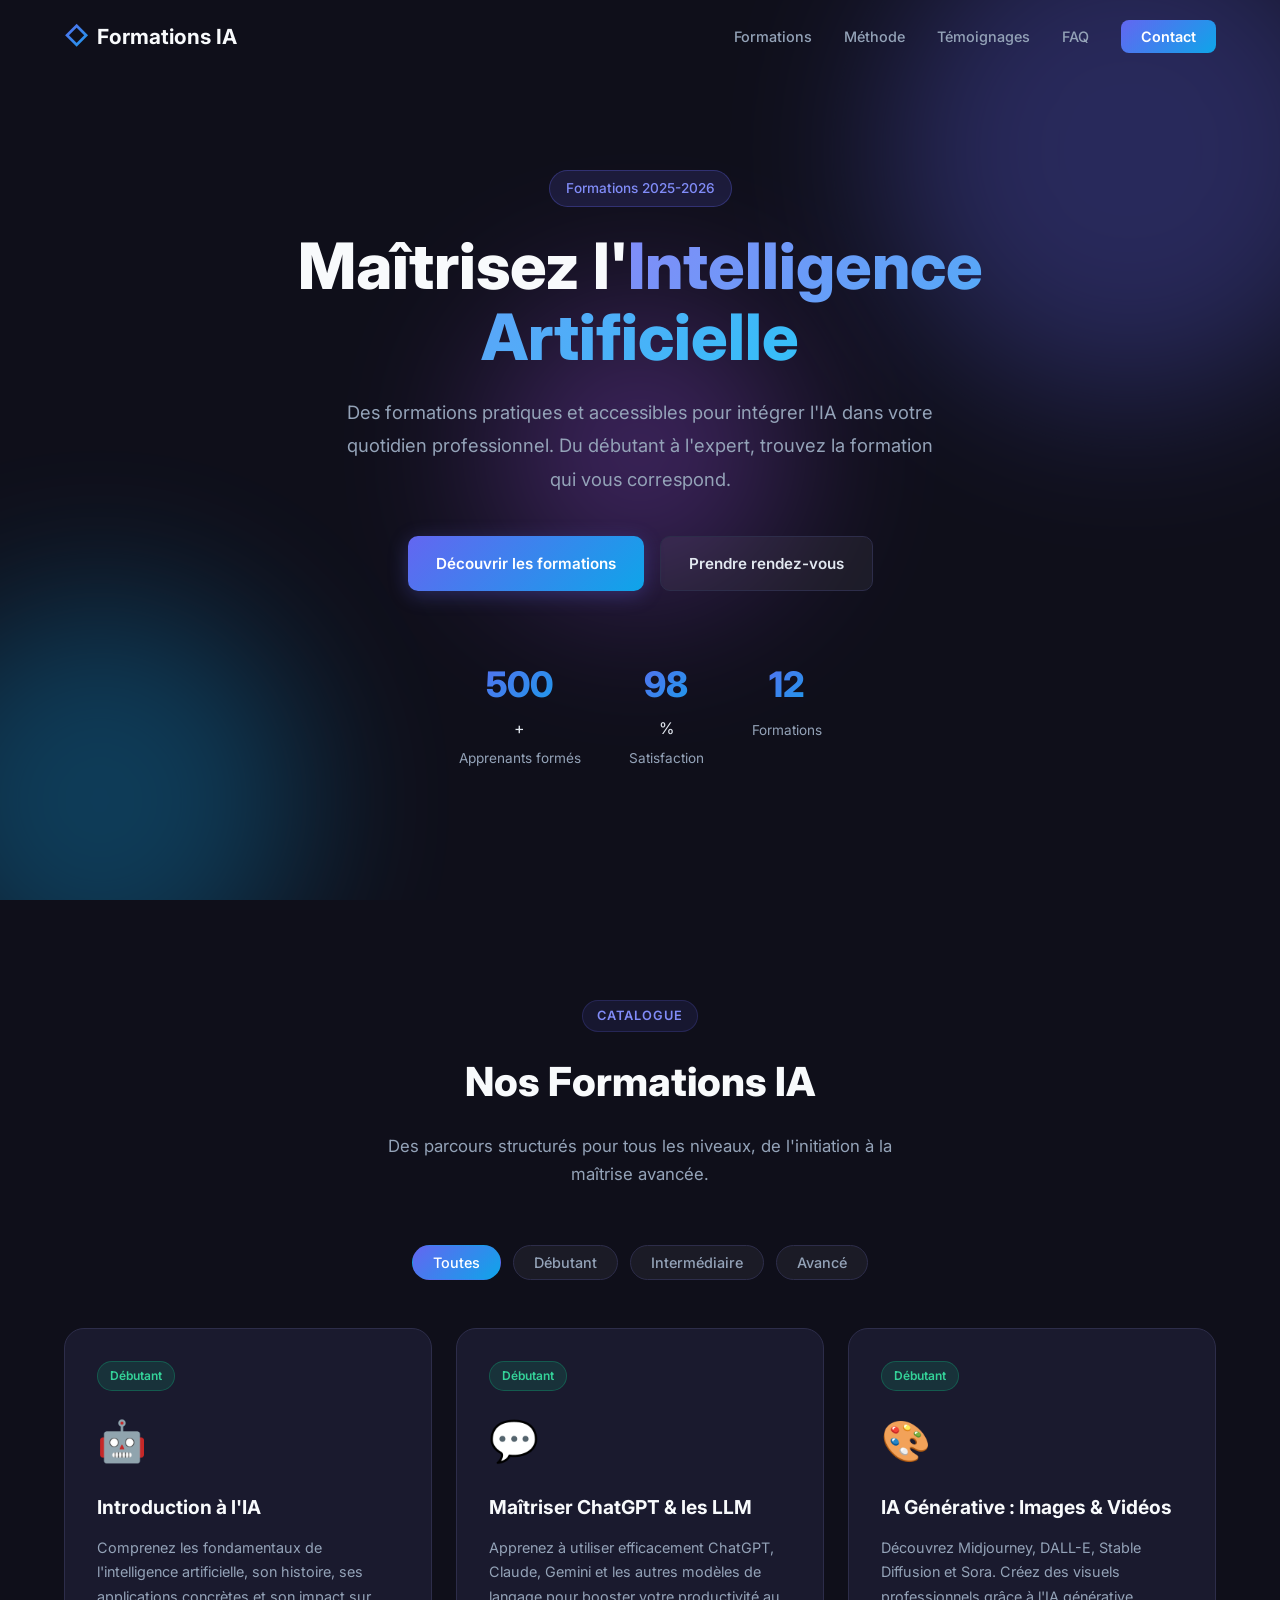
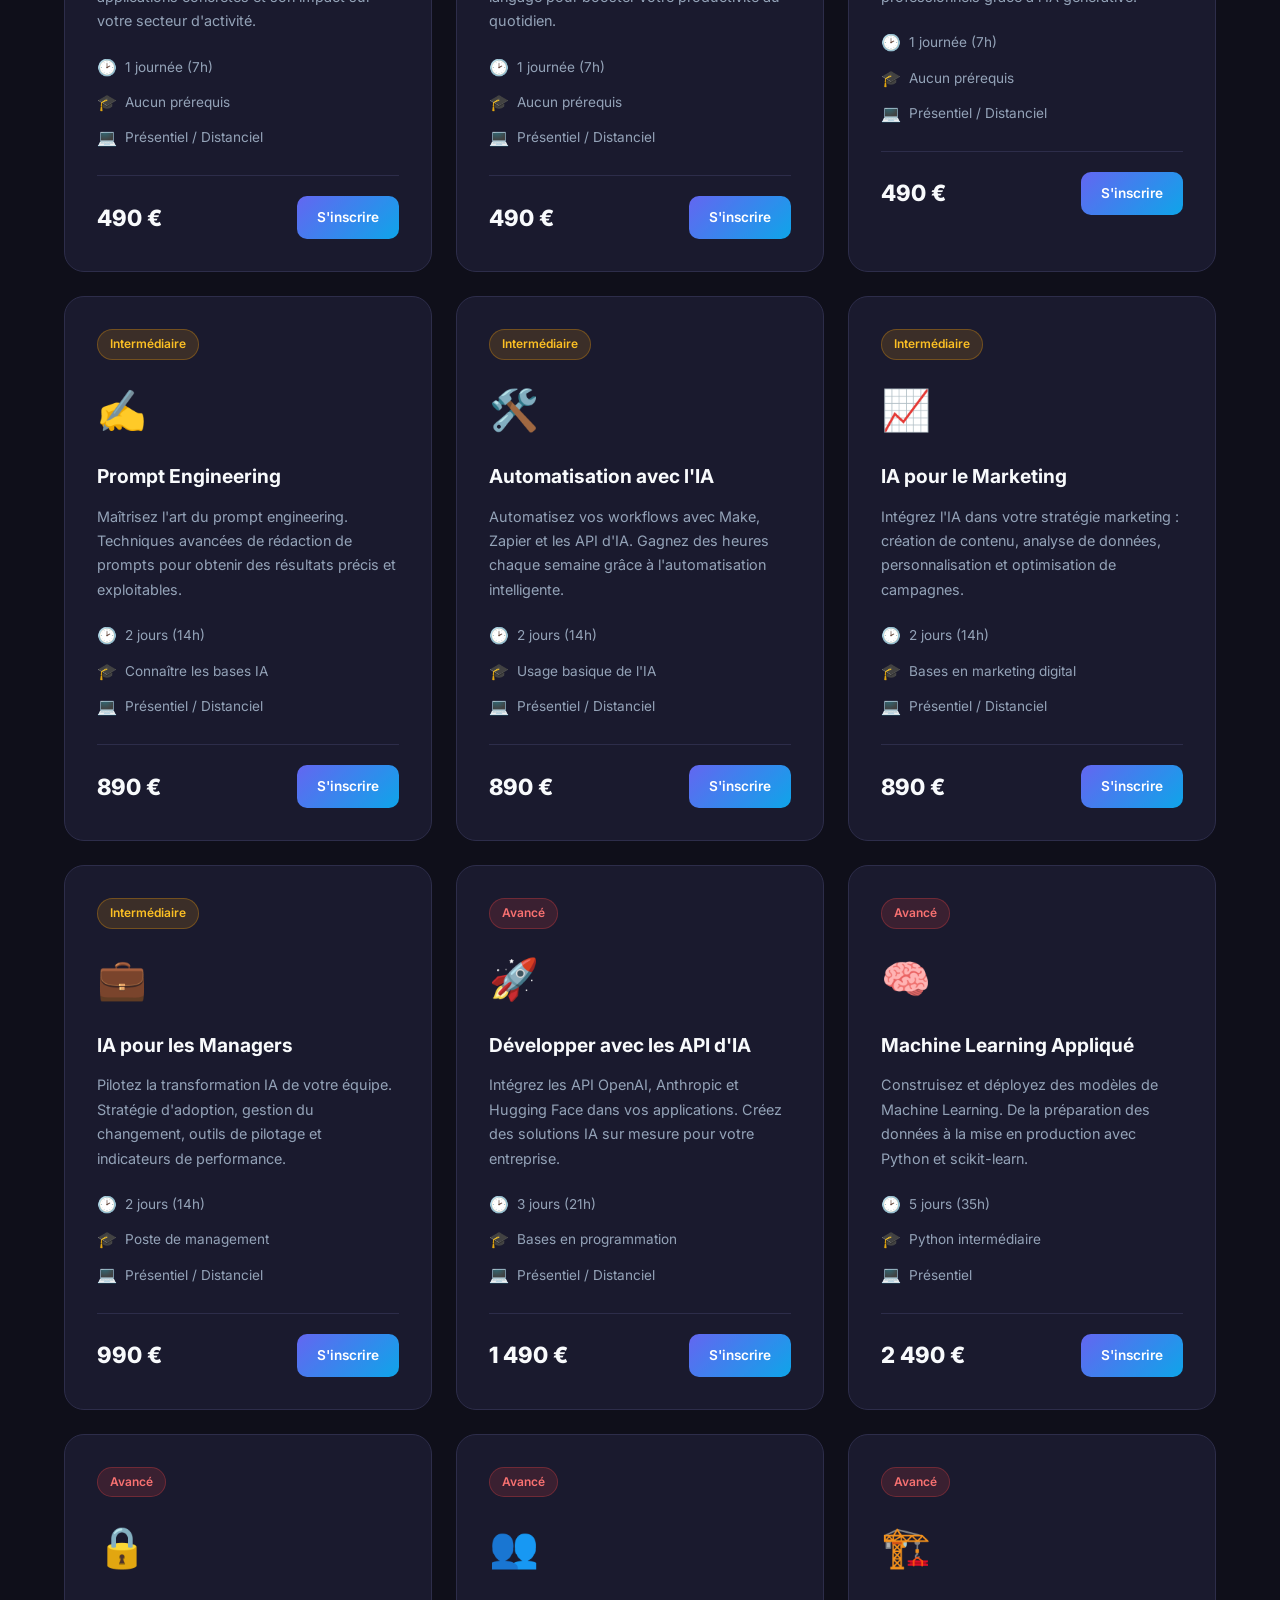
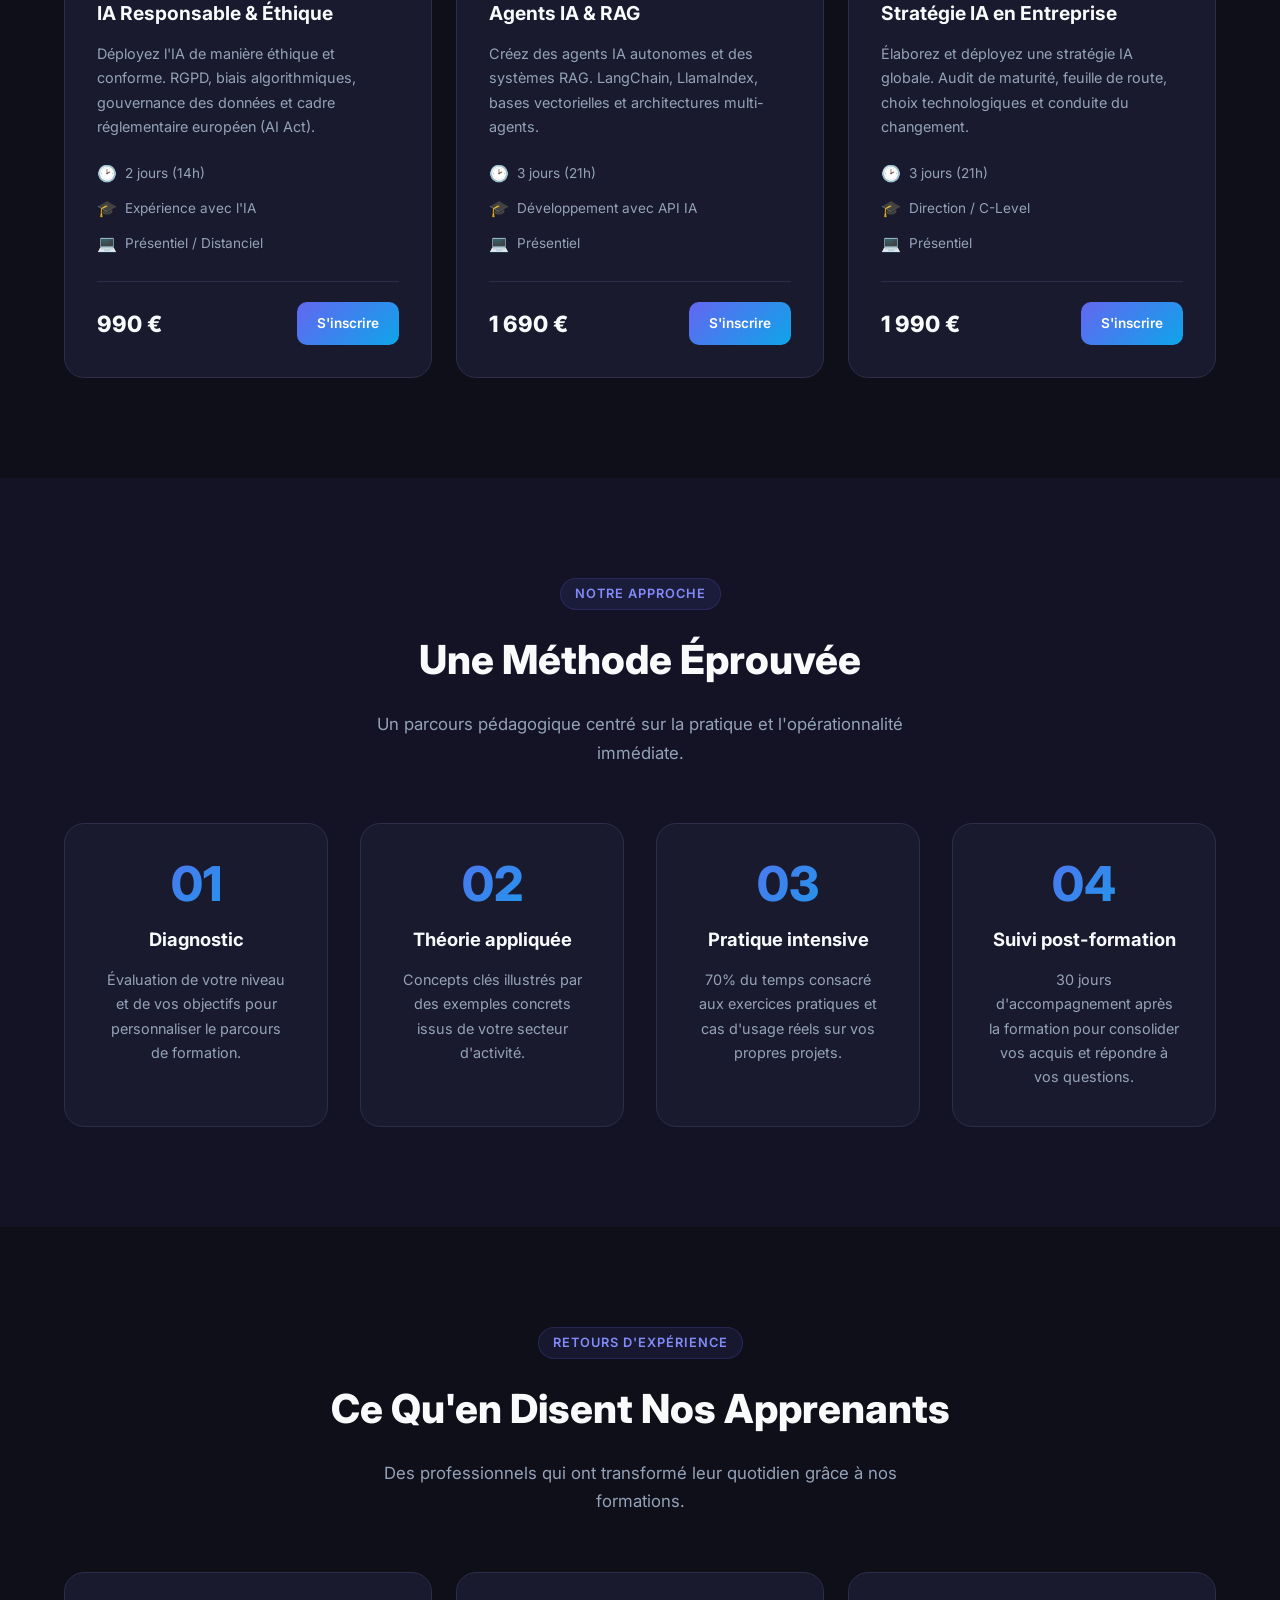
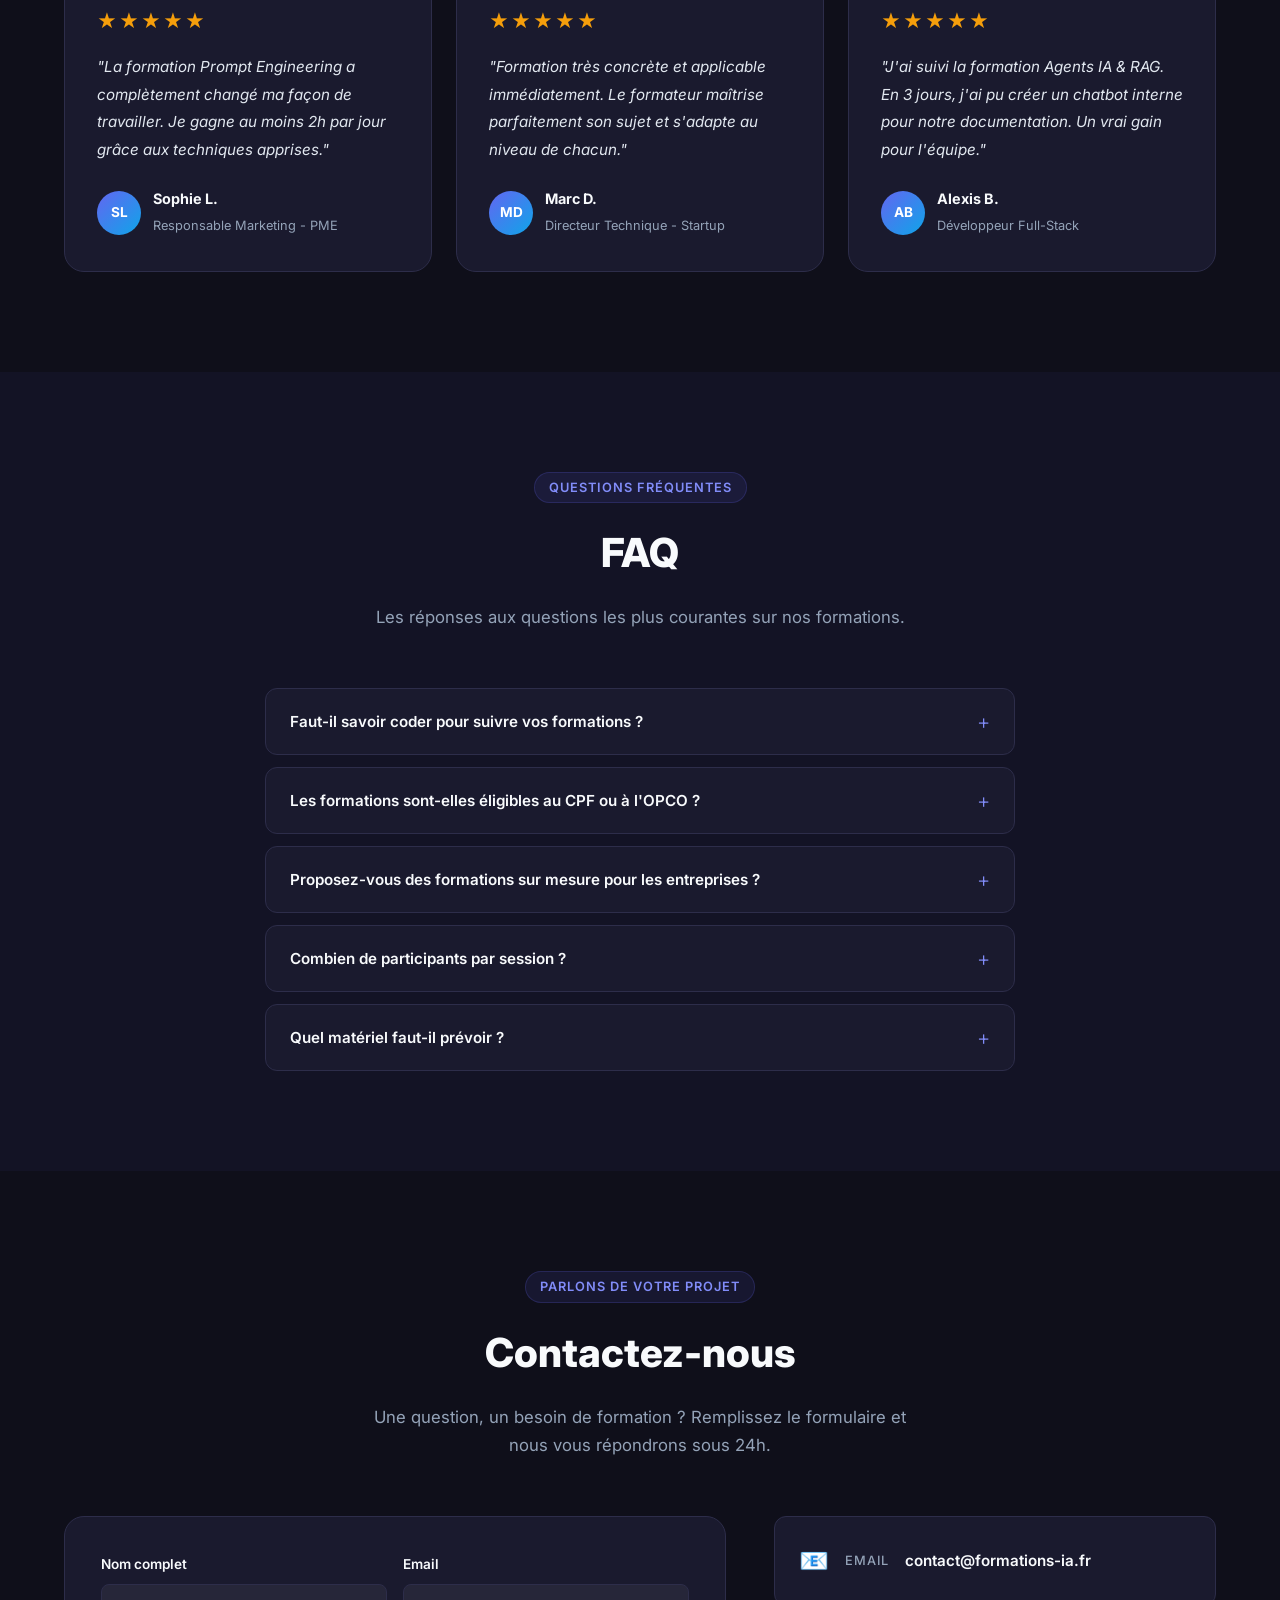
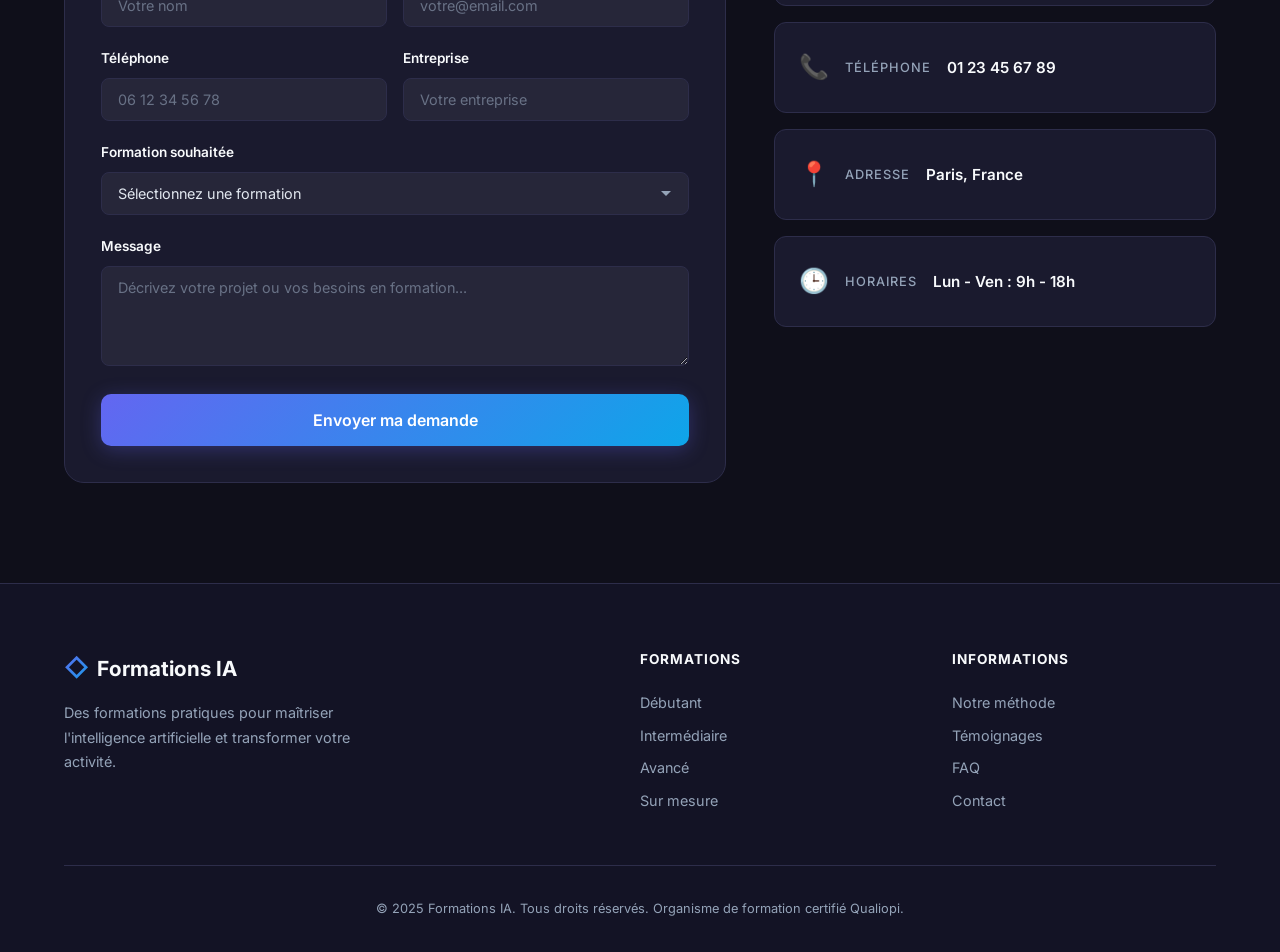
==== index.html @ c20245cd "feat: create one-page AI training courses website Complete one-page site with: - Hero section with a" ====
<!DOCTYPE html>
<html lang="fr">
<head>
    <meta charset="UTF-8">
    <meta name="viewport" content="width=device-width, initial-scale=1.0">
    <title>Formations IA - Maîtrisez l'Intelligence Artificielle</title>
    <link rel="stylesheet" href="styles.css">
    <link rel="preconnect" href="https://fonts.googleapis.com">
    <link rel="preconnect" href="https://fonts.gstatic.com" crossorigin>
    <link href="https://fonts.googleapis.com/css2?family=Inter:wght@300;400;500;600;700;800&display=swap" rel="stylesheet">
</head>
<body>

    <!-- Navigation -->
    <nav class="navbar" id="navbar">
        <div class="nav-container">
            <a href="#hero" class="nav-logo">
                <span class="logo-icon">&#9671;</span> Formations IA
            </a>
            <button class="nav-toggle" id="navToggle" aria-label="Menu">
                <span></span><span></span><span></span>
            </button>
            <ul class="nav-links" id="navLinks">
                <li><a href="#formations">Formations</a></li>
                <li><a href="#methode">Méthode</a></li>
                <li><a href="#temoignages">Témoignages</a></li>
                <li><a href="#faq">FAQ</a></li>
                <li><a href="#contact" class="nav-cta">Contact</a></li>
            </ul>
        </div>
    </nav>

    <!-- Hero Section -->
    <section class="hero" id="hero">
        <div class="hero-bg-effects">
            <div class="hero-orb hero-orb-1"></div>
            <div class="hero-orb hero-orb-2"></div>
            <div class="hero-orb hero-orb-3"></div>
        </div>
        <div class="container hero-content">
            <span class="hero-badge">Formations 2025-2026</span>
            <h1>Maîtrisez l'<span class="gradient-text">Intelligence Artificielle</span></h1>
            <p class="hero-subtitle">Des formations pratiques et accessibles pour intégrer l'IA dans votre quotidien professionnel. Du débutant à l'expert, trouvez la formation qui vous correspond.</p>
            <div class="hero-actions">
                <a href="#formations" class="btn btn-primary">Découvrir les formations</a>
                <a href="#contact" class="btn btn-secondary">Prendre rendez-vous</a>
            </div>
            <div class="hero-stats">
                <div class="stat">
                    <span class="stat-number" data-target="500">0</span>+
                    <span class="stat-label">Apprenants formés</span>
                </div>
                <div class="stat">
                    <span class="stat-number" data-target="98">0</span>%
                    <span class="stat-label">Satisfaction</span>
                </div>
                <div class="stat">
                    <span class="stat-number" data-target="12">0</span>
                    <span class="stat-label">Formations</span>
                </div>
            </div>
        </div>
    </section>

    <!-- Formations Section -->
    <section class="formations" id="formations">
        <div class="container">
            <div class="section-header">
                <span class="section-tag">Catalogue</span>
                <h2>Nos Formations IA</h2>
                <p>Des parcours structurés pour tous les niveaux, de l'initiation à la maîtrise avancée.</p>
            </div>

            <div class="filter-bar">
                <button class="filter-btn active" data-filter="all">Toutes</button>
                <button class="filter-btn" data-filter="debutant">Débutant</button>
                <button class="filter-btn" data-filter="intermediaire">Intermédiaire</button>
                <button class="filter-btn" data-filter="avance">Avancé</button>
            </div>

            <div class="formations-grid">
                <!-- Formation 1 -->
                <div class="formation-card" data-level="debutant">
                    <div class="card-badge badge-debutant">Débutant</div>
                    <div class="card-icon">&#129302;</div>
                    <h3>Introduction à l'IA</h3>
                    <p>Comprenez les fondamentaux de l'intelligence artificielle, son histoire, ses applications concrètes et son impact sur votre secteur d'activité.</p>
                    <ul class="card-details">
                        <li><span class="detail-icon">&#128337;</span> 1 journée (7h)</li>
                        <li><span class="detail-icon">&#127891;</span> Aucun prérequis</li>
                        <li><span class="detail-icon">&#128187;</span> Présentiel / Distanciel</li>
                    </ul>
                    <div class="card-footer">
                        <span class="card-price">490 &euro;</span>
                        <a href="#contact" class="btn btn-card">S'inscrire</a>
                    </div>
                </div>

                <!-- Formation 2 -->
                <div class="formation-card" data-level="debutant">
                    <div class="card-badge badge-debutant">Débutant</div>
                    <div class="card-icon">&#128172;</div>
                    <h3>Maîtriser ChatGPT & les LLM</h3>
                    <p>Apprenez à utiliser efficacement ChatGPT, Claude, Gemini et les autres modèles de langage pour booster votre productivité au quotidien.</p>
                    <ul class="card-details">
                        <li><span class="detail-icon">&#128337;</span> 1 journée (7h)</li>
                        <li><span class="detail-icon">&#127891;</span> Aucun prérequis</li>
                        <li><span class="detail-icon">&#128187;</span> Présentiel / Distanciel</li>
                    </ul>
                    <div class="card-footer">
                        <span class="card-price">490 &euro;</span>
                        <a href="#contact" class="btn btn-card">S'inscrire</a>
                    </div>
                </div>

                <!-- Formation 3 -->
                <div class="formation-card" data-level="debutant">
                    <div class="card-badge badge-debutant">Débutant</div>
                    <div class="card-icon">&#127912;</div>
                    <h3>IA Générative : Images & Vidéos</h3>
                    <p>Découvrez Midjourney, DALL-E, Stable Diffusion et Sora. Créez des visuels professionnels grâce à l'IA générative.</p>
                    <ul class="card-details">
                        <li><span class="detail-icon">&#128337;</span> 1 journée (7h)</li>
                        <li><span class="detail-icon">&#127891;</span> Aucun prérequis</li>
                        <li><span class="detail-icon">&#128187;</span> Présentiel / Distanciel</li>
                    </ul>
                    <div class="card-footer">
                        <span class="card-price">490 &euro;</span>
                        <a href="#contact" class="btn btn-card">S'inscrire</a>
                    </div>
                </div>

                <!-- Formation 4 -->
                <div class="formation-card" data-level="intermediaire">
                    <div class="card-badge badge-intermediaire">Intermédiaire</div>
                    <div class="card-icon">&#9997;&#65039;</div>
                    <h3>Prompt Engineering</h3>
                    <p>Maîtrisez l'art du prompt engineering. Techniques avancées de rédaction de prompts pour obtenir des résultats précis et exploitables.</p>
                    <ul class="card-details">
                        <li><span class="detail-icon">&#128337;</span> 2 jours (14h)</li>
                        <li><span class="detail-icon">&#127891;</span> Connaître les bases IA</li>
                        <li><span class="detail-icon">&#128187;</span> Présentiel / Distanciel</li>
                    </ul>
                    <div class="card-footer">
                        <span class="card-price">890 &euro;</span>
                        <a href="#contact" class="btn btn-card">S'inscrire</a>
                    </div>
                </div>

                <!-- Formation 5 -->
                <div class="formation-card" data-level="intermediaire">
                    <div class="card-badge badge-intermediaire">Intermédiaire</div>
                    <div class="card-icon">&#128736;&#65039;</div>
                    <h3>Automatisation avec l'IA</h3>
                    <p>Automatisez vos workflows avec Make, Zapier et les API d'IA. Gagnez des heures chaque semaine grâce à l'automatisation intelligente.</p>
                    <ul class="card-details">
                        <li><span class="detail-icon">&#128337;</span> 2 jours (14h)</li>
                        <li><span class="detail-icon">&#127891;</span> Usage basique de l'IA</li>
                        <li><span class="detail-icon">&#128187;</span> Présentiel / Distanciel</li>
                    </ul>
                    <div class="card-footer">
                        <span class="card-price">890 &euro;</span>
                        <a href="#contact" class="btn btn-card">S'inscrire</a>
                    </div>
                </div>

                <!-- Formation 6 -->
                <div class="formation-card" data-level="intermediaire">
                    <div class="card-badge badge-intermediaire">Intermédiaire</div>
                    <div class="card-icon">&#128200;</div>
                    <h3>IA pour le Marketing</h3>
                    <p>Intégrez l'IA dans votre stratégie marketing : création de contenu, analyse de données, personnalisation et optimisation de campagnes.</p>
                    <ul class="card-details">
                        <li><span class="detail-icon">&#128337;</span> 2 jours (14h)</li>
                        <li><span class="detail-icon">&#127891;</span> Bases en marketing digital</li>
                        <li><span class="detail-icon">&#128187;</span> Présentiel / Distanciel</li>
                    </ul>
                    <div class="card-footer">
                        <span class="card-price">890 &euro;</span>
                        <a href="#contact" class="btn btn-card">S'inscrire</a>
                    </div>
                </div>

                <!-- Formation 7 -->
                <div class="formation-card" data-level="intermediaire">
                    <div class="card-badge badge-intermediaire">Intermédiaire</div>
                    <div class="card-icon">&#128188;</div>
                    <h3>IA pour les Managers</h3>
                    <p>Pilotez la transformation IA de votre équipe. Stratégie d'adoption, gestion du changement, outils de pilotage et indicateurs de performance.</p>
                    <ul class="card-details">
                        <li><span class="detail-icon">&#128337;</span> 2 jours (14h)</li>
                        <li><span class="detail-icon">&#127891;</span> Poste de management</li>
                        <li><span class="detail-icon">&#128187;</span> Présentiel / Distanciel</li>
                    </ul>
                    <div class="card-footer">
                        <span class="card-price">990 &euro;</span>
                        <a href="#contact" class="btn btn-card">S'inscrire</a>
                    </div>
                </div>

                <!-- Formation 8 -->
                <div class="formation-card" data-level="avance">
                    <div class="card-badge badge-avance">Avancé</div>
                    <div class="card-icon">&#128640;</div>
                    <h3>Développer avec les API d'IA</h3>
                    <p>Intégrez les API OpenAI, Anthropic et Hugging Face dans vos applications. Créez des solutions IA sur mesure pour votre entreprise.</p>
                    <ul class="card-details">
                        <li><span class="detail-icon">&#128337;</span> 3 jours (21h)</li>
                        <li><span class="detail-icon">&#127891;</span> Bases en programmation</li>
                        <li><span class="detail-icon">&#128187;</span> Présentiel / Distanciel</li>
                    </ul>
                    <div class="card-footer">
                        <span class="card-price">1 490 &euro;</span>
                        <a href="#contact" class="btn btn-card">S'inscrire</a>
                    </div>
                </div>

                <!-- Formation 9 -->
                <div class="formation-card" data-level="avance">
                    <div class="card-badge badge-avance">Avancé</div>
                    <div class="card-icon">&#129504;</div>
                    <h3>Machine Learning Appliqué</h3>
                    <p>Construisez et déployez des modèles de Machine Learning. De la préparation des données à la mise en production avec Python et scikit-learn.</p>
                    <ul class="card-details">
                        <li><span class="detail-icon">&#128337;</span> 5 jours (35h)</li>
                        <li><span class="detail-icon">&#127891;</span> Python intermédiaire</li>
                        <li><span class="detail-icon">&#128187;</span> Présentiel</li>
                    </ul>
                    <div class="card-footer">
                        <span class="card-price">2 490 &euro;</span>
                        <a href="#contact" class="btn btn-card">S'inscrire</a>
                    </div>
                </div>

                <!-- Formation 10 -->
                <div class="formation-card" data-level="avance">
                    <div class="card-badge badge-avance">Avancé</div>
                    <div class="card-icon">&#128274;</div>
                    <h3>IA Responsable & Éthique</h3>
                    <p>Déployez l'IA de manière éthique et conforme. RGPD, biais algorithmiques, gouvernance des données et cadre réglementaire européen (AI Act).</p>
                    <ul class="card-details">
                        <li><span class="detail-icon">&#128337;</span> 2 jours (14h)</li>
                        <li><span class="detail-icon">&#127891;</span> Expérience avec l'IA</li>
                        <li><span class="detail-icon">&#128187;</span> Présentiel / Distanciel</li>
                    </ul>
                    <div class="card-footer">
                        <span class="card-price">990 &euro;</span>
                        <a href="#contact" class="btn btn-card">S'inscrire</a>
                    </div>
                </div>

                <!-- Formation 11 -->
                <div class="formation-card" data-level="avance">
                    <div class="card-badge badge-avance">Avancé</div>
                    <div class="card-icon">&#128101;</div>
                    <h3>Agents IA & RAG</h3>
                    <p>Créez des agents IA autonomes et des systèmes RAG. LangChain, LlamaIndex, bases vectorielles et architectures multi-agents.</p>
                    <ul class="card-details">
                        <li><span class="detail-icon">&#128337;</span> 3 jours (21h)</li>
                        <li><span class="detail-icon">&#127891;</span> Développement avec API IA</li>
                        <li><span class="detail-icon">&#128187;</span> Présentiel</li>
                    </ul>
                    <div class="card-footer">
                        <span class="card-price">1 690 &euro;</span>
                        <a href="#contact" class="btn btn-card">S'inscrire</a>
                    </div>
                </div>

                <!-- Formation 12 -->
                <div class="formation-card" data-level="avance">
                    <div class="card-badge badge-avance">Avancé</div>
                    <div class="card-icon">&#127959;&#65039;</div>
                    <h3>Stratégie IA en Entreprise</h3>
                    <p>Élaborez et déployez une stratégie IA globale. Audit de maturité, feuille de route, choix technologiques et conduite du changement.</p>
                    <ul class="card-details">
                        <li><span class="detail-icon">&#128337;</span> 3 jours (21h)</li>
                        <li><span class="detail-icon">&#127891;</span> Direction / C-Level</li>
                        <li><span class="detail-icon">&#128187;</span> Présentiel</li>
                    </ul>
                    <div class="card-footer">
                        <span class="card-price">1 990 &euro;</span>
                        <a href="#contact" class="btn btn-card">S'inscrire</a>
                    </div>
                </div>
            </div>
        </div>
    </section>

    <!-- Méthode Section -->
    <section class="methode" id="methode">
        <div class="container">
            <div class="section-header">
                <span class="section-tag">Notre approche</span>
                <h2>Une Méthode Éprouvée</h2>
                <p>Un parcours pédagogique centré sur la pratique et l'opérationnalité immédiate.</p>
            </div>

            <div class="methode-grid">
                <div class="methode-step">
                    <div class="step-number">01</div>
                    <h3>Diagnostic</h3>
                    <p>Évaluation de votre niveau et de vos objectifs pour personnaliser le parcours de formation.</p>
                </div>
                <div class="methode-step">
                    <div class="step-number">02</div>
                    <h3>Théorie appliquée</h3>
                    <p>Concepts clés illustrés par des exemples concrets issus de votre secteur d'activité.</p>
                </div>
                <div class="methode-step">
                    <div class="step-number">03</div>
                    <h3>Pratique intensive</h3>
                    <p>70% du temps consacré aux exercices pratiques et cas d'usage réels sur vos propres projets.</p>
                </div>
                <div class="methode-step">
                    <div class="step-number">04</div>
                    <h3>Suivi post-formation</h3>
                    <p>30 jours d'accompagnement après la formation pour consolider vos acquis et répondre à vos questions.</p>
                </div>
            </div>
        </div>
    </section>

    <!-- Témoignages Section -->
    <section class="temoignages" id="temoignages">
        <div class="container">
            <div class="section-header">
                <span class="section-tag">Retours d'expérience</span>
                <h2>Ce Qu'en Disent Nos Apprenants</h2>
                <p>Des professionnels qui ont transformé leur quotidien grâce à nos formations.</p>
            </div>

            <div class="temoignages-grid">
                <div class="temoignage-card">
                    <div class="temoignage-stars">&#9733;&#9733;&#9733;&#9733;&#9733;</div>
                    <p class="temoignage-text">"La formation Prompt Engineering a complètement changé ma façon de travailler. Je gagne au moins 2h par jour grâce aux techniques apprises."</p>
                    <div class="temoignage-author">
                        <div class="author-avatar">SL</div>
                        <div>
                            <strong>Sophie L.</strong>
                            <span>Responsable Marketing - PME</span>
                        </div>
                    </div>
                </div>

                <div class="temoignage-card">
                    <div class="temoignage-stars">&#9733;&#9733;&#9733;&#9733;&#9733;</div>
                    <p class="temoignage-text">"Formation très concrète et applicable immédiatement. Le formateur maîtrise parfaitement son sujet et s'adapte au niveau de chacun."</p>
                    <div class="temoignage-author">
                        <div class="author-avatar">MD</div>
                        <div>
                            <strong>Marc D.</strong>
                            <span>Directeur Technique - Startup</span>
                        </div>
                    </div>
                </div>

                <div class="temoignage-card">
                    <div class="temoignage-stars">&#9733;&#9733;&#9733;&#9733;&#9733;</div>
                    <p class="temoignage-text">"J'ai suivi la formation Agents IA & RAG. En 3 jours, j'ai pu créer un chatbot interne pour notre documentation. Un vrai gain pour l'équipe."</p>
                    <div class="temoignage-author">
                        <div class="author-avatar">AB</div>
                        <div>
                            <strong>Alexis B.</strong>
                            <span>Développeur Full-Stack</span>
                        </div>
                    </div>
                </div>
            </div>
        </div>
    </section>

    <!-- FAQ Section -->
    <section class="faq" id="faq">
        <div class="container">
            <div class="section-header">
                <span class="section-tag">Questions fréquentes</span>
                <h2>FAQ</h2>
                <p>Les réponses aux questions les plus courantes sur nos formations.</p>
            </div>

            <div class="faq-list">
                <div class="faq-item">
                    <button class="faq-question">
                        Faut-il savoir coder pour suivre vos formations ?
                        <span class="faq-icon">+</span>
                    </button>
                    <div class="faq-answer">
                        <p>Non, la plupart de nos formations ne nécessitent aucune compétence en programmation. Seules les formations "Développer avec les API d'IA", "Machine Learning Appliqué" et "Agents IA & RAG" requièrent des bases en programmation. Chaque formation indique clairement ses prérequis.</p>
                    </div>
                </div>

                <div class="faq-item">
                    <button class="faq-question">
                        Les formations sont-elles éligibles au CPF ou à l'OPCO ?
                        <span class="faq-icon">+</span>
                    </button>
                    <div class="faq-answer">
                        <p>Oui, nos formations sont certifiées Qualiopi et éligibles à une prise en charge par votre OPCO. Certaines formations sont également référencées sur MonCompteFormation (CPF). Contactez-nous pour obtenir un devis personnalisé pour votre organisme financeur.</p>
                    </div>
                </div>

                <div class="faq-item">
                    <button class="faq-question">
                        Proposez-vous des formations sur mesure pour les entreprises ?
                        <span class="faq-icon">+</span>
                    </button>
                    <div class="faq-answer">
                        <p>Absolument. Nous proposons des formations intra-entreprise personnalisées selon vos besoins, votre secteur et vos outils. Nous réalisons un audit préalable pour adapter le contenu et les exercices à votre contexte spécifique.</p>
                    </div>
                </div>

                <div class="faq-item">
                    <button class="faq-question">
                        Combien de participants par session ?
                        <span class="faq-icon">+</span>
                    </button>
                    <div class="faq-answer">
                        <p>Nos sessions inter-entreprises accueillent entre 6 et 12 participants maximum pour garantir un suivi personnalisé. Pour les formations intra-entreprise, nous adaptons le format à vos besoins (jusqu'à 15 participants par session).</p>
                    </div>
                </div>

                <div class="faq-item">
                    <button class="faq-question">
                        Quel matériel faut-il prévoir ?
                        <span class="faq-icon">+</span>
                    </button>
                    <div class="faq-answer">
                        <p>Un ordinateur portable avec un navigateur web récent suffit pour la majorité des formations. Pour les formations techniques (ML, API, Agents), des instructions de configuration sont envoyées en amont. En présentiel, le Wi-Fi et les écrans sont fournis.</p>
                    </div>
                </div>
            </div>
        </div>
    </section>

    <!-- Contact Section -->
    <section class="contact" id="contact">
        <div class="container">
            <div class="section-header">
                <span class="section-tag">Parlons de votre projet</span>
                <h2>Contactez-nous</h2>
                <p>Une question, un besoin de formation ? Remplissez le formulaire et nous vous répondrons sous 24h.</p>
            </div>

            <div class="contact-wrapper">
                <form class="contact-form" id="contactForm">
                    <div class="form-row">
                        <div class="form-group">
                            <label for="nom">Nom complet</label>
                            <input type="text" id="nom" name="nom" required placeholder="Votre nom">
                        </div>
                        <div class="form-group">
                            <label for="email">Email</label>
                            <input type="email" id="email" name="email" required placeholder="votre@email.com">
                        </div>
                    </div>
                    <div class="form-row">
                        <div class="form-group">
                            <label for="telephone">Téléphone</label>
                            <input type="tel" id="telephone" name="telephone" placeholder="06 12 34 56 78">
                        </div>
                        <div class="form-group">
                            <label for="entreprise">Entreprise</label>
                            <input type="text" id="entreprise" name="entreprise" placeholder="Votre entreprise">
                        </div>
                    </div>
                    <div class="form-group">
                        <label for="formation">Formation souhaitée</label>
                        <select id="formation" name="formation">
                            <option value="">Sélectionnez une formation</option>
                            <option value="intro-ia">Introduction à l'IA</option>
                            <option value="chatgpt-llm">Maîtriser ChatGPT & les LLM</option>
                            <option value="ia-generative">IA Générative : Images & Vidéos</option>
                            <option value="prompt-engineering">Prompt Engineering</option>
                            <option value="automatisation">Automatisation avec l'IA</option>
                            <option value="ia-marketing">IA pour le Marketing</option>
                            <option value="ia-managers">IA pour les Managers</option>
                            <option value="api-ia">Développer avec les API d'IA</option>
                            <option value="machine-learning">Machine Learning Appliqué</option>
                            <option value="ia-ethique">IA Responsable & Éthique</option>
                            <option value="agents-rag">Agents IA & RAG</option>
                            <option value="strategie-ia">Stratégie IA en Entreprise</option>
                            <option value="sur-mesure">Formation sur mesure</option>
                        </select>
                    </div>
                    <div class="form-group">
                        <label for="message">Message</label>
                        <textarea id="message" name="message" rows="4" placeholder="Décrivez votre projet ou vos besoins en formation..."></textarea>
                    </div>
                    <button type="submit" class="btn btn-primary btn-submit">Envoyer ma demande</button>
                </form>

                <div class="contact-info">
                    <div class="info-card">
                        <div class="info-icon">&#128231;</div>
                        <h4>Email</h4>
                        <p>contact@formations-ia.fr</p>
                    </div>
                    <div class="info-card">
                        <div class="info-icon">&#128222;</div>
                        <h4>Téléphone</h4>
                        <p>01 23 45 67 89</p>
                    </div>
                    <div class="info-card">
                        <div class="info-icon">&#128205;</div>
                        <h4>Adresse</h4>
                        <p>Paris, France</p>
                    </div>
                    <div class="info-card">
                        <div class="info-icon">&#128338;</div>
                        <h4>Horaires</h4>
                        <p>Lun - Ven : 9h - 18h</p>
                    </div>
                </div>
            </div>
        </div>
    </section>

    <!-- Footer -->
    <footer class="footer">
        <div class="container">
            <div class="footer-content">
                <div class="footer-brand">
                    <a href="#hero" class="nav-logo"><span class="logo-icon">&#9671;</span> Formations IA</a>
                    <p>Des formations pratiques pour maîtriser l'intelligence artificielle et transformer votre activité.</p>
                </div>
                <div class="footer-links">
                    <h4>Formations</h4>
                    <a href="#formations">Débutant</a>
                    <a href="#formations">Intermédiaire</a>
                    <a href="#formations">Avancé</a>
                    <a href="#contact">Sur mesure</a>
                </div>
                <div class="footer-links">
                    <h4>Informations</h4>
                    <a href="#methode">Notre méthode</a>
                    <a href="#temoignages">Témoignages</a>
                    <a href="#faq">FAQ</a>
                    <a href="#contact">Contact</a>
                </div>
            </div>
            <div class="footer-bottom">
                <p>&copy; 2025 Formations IA. Tous droits réservés. Organisme de formation certifié Qualiopi.</p>
            </div>
        </div>
    </footer>

    <script src="script.js"></script>
</body>
</html>
---- styles.css ----
/* ===========================
   CSS Variables & Reset
   =========================== */
:root {
    --primary: #6366f1;
    --primary-dark: #4f46e5;
    --primary-light: #818cf8;
    --secondary: #0ea5e9;
    --accent: #f59e0b;
    --bg: #0f0f1a;
    --bg-card: #1a1a2e;
    --bg-card-hover: #222240;
    --bg-section-alt: #131325;
    --text: #e2e8f0;
    --text-muted: #94a3b8;
    --text-heading: #f8fafc;
    --border: #2d2d4a;
    --success: #10b981;
    --gradient: linear-gradient(135deg, var(--primary), var(--secondary));
    --gradient-text: linear-gradient(135deg, #818cf8, #38bdf8, #818cf8);
    --radius: 12px;
    --radius-lg: 20px;
    --shadow: 0 4px 24px rgba(0, 0, 0, 0.3);
    --shadow-lg: 0 8px 40px rgba(0, 0, 0, 0.4);
    --transition: 0.3s cubic-bezier(0.4, 0, 0.2, 1);
}

*,
*::before,
*::after {
    margin: 0;
    padding: 0;
    box-sizing: border-box;
}

html {
    scroll-behavior: smooth;
    scroll-padding-top: 80px;
}

body {
    font-family: 'Inter', -apple-system, BlinkMacSystemFont, sans-serif;
    background: var(--bg);
    color: var(--text);
    line-height: 1.7;
    overflow-x: hidden;
}

a {
    color: inherit;
    text-decoration: none;
}

ul {
    list-style: none;
}

img {
    max-width: 100%;
    display: block;
}

.container {
    max-width: 1200px;
    margin: 0 auto;
    padding: 0 24px;
}

/* ===========================
   Navigation
   =========================== */
.navbar {
    position: fixed;
    top: 0;
    left: 0;
    right: 0;
    z-index: 1000;
    padding: 16px 0;
    transition: var(--transition);
    background: transparent;
}

.navbar.scrolled {
    background: rgba(15, 15, 26, 0.9);
    backdrop-filter: blur(20px);
    border-bottom: 1px solid var(--border);
    padding: 10px 0;
}

.nav-container {
    max-width: 1200px;
    margin: 0 auto;
    padding: 0 24px;
    display: flex;
    align-items: center;
    justify-content: space-between;
}

.nav-logo {
    font-size: 1.3rem;
    font-weight: 700;
    color: var(--text-heading);
    display: flex;
    align-items: center;
    gap: 8px;
}

.logo-icon {
    font-size: 1.5rem;
    background: var(--gradient);
    -webkit-background-clip: text;
    -webkit-text-fill-color: transparent;
    background-clip: text;
}

.nav-links {
    display: flex;
    align-items: center;
    gap: 32px;
}

.nav-links a {
    font-size: 0.9rem;
    font-weight: 500;
    color: var(--text-muted);
    transition: var(--transition);
    position: relative;
}

.nav-links a:hover {
    color: var(--text-heading);
}

.nav-links a::after {
    content: '';
    position: absolute;
    bottom: -4px;
    left: 0;
    width: 0;
    height: 2px;
    background: var(--gradient);
    transition: var(--transition);
}

.nav-links a:hover::after {
    width: 100%;
}

.nav-cta {
    background: var(--gradient);
    padding: 8px 20px !important;
    border-radius: 8px;
    color: white !important;
    font-weight: 600 !important;
}

.nav-cta::after {
    display: none !important;
}

.nav-cta:hover {
    opacity: 0.9;
    transform: translateY(-1px);
}

.nav-toggle {
    display: none;
    flex-direction: column;
    gap: 5px;
    background: none;
    border: none;
    cursor: pointer;
    padding: 4px;
}

.nav-toggle span {
    display: block;
    width: 24px;
    height: 2px;
    background: var(--text);
    transition: var(--transition);
}

/* ===========================
   Hero Section
   =========================== */
.hero {
    min-height: 100vh;
    display: flex;
    align-items: center;
    position: relative;
    overflow: hidden;
    padding: 120px 0 80px;
}

.hero-bg-effects {
    position: absolute;
    inset: 0;
    pointer-events: none;
}

.hero-orb {
    position: absolute;
    border-radius: 50%;
    filter: blur(80px);
    opacity: 0.3;
}

.hero-orb-1 {
    width: 500px;
    height: 500px;
    background: var(--primary);
    top: -100px;
    right: -100px;
    animation: float 8s ease-in-out infinite;
}

.hero-orb-2 {
    width: 400px;
    height: 400px;
    background: var(--secondary);
    bottom: -100px;
    left: -100px;
    animation: float 10s ease-in-out infinite reverse;
}

.hero-orb-3 {
    width: 300px;
    height: 300px;
    background: #a855f7;
    top: 50%;
    left: 50%;
    transform: translate(-50%, -50%);
    animation: float 12s ease-in-out infinite;
}

@keyframes float {
    0%, 100% { transform: translateY(0); }
    50% { transform: translateY(-30px); }
}

.hero-content {
    position: relative;
    z-index: 2;
    text-align: center;
    max-width: 800px;
    margin: 0 auto;
}

.hero-badge {
    display: inline-block;
    padding: 6px 16px;
    background: rgba(99, 102, 241, 0.15);
    border: 1px solid rgba(99, 102, 241, 0.3);
    border-radius: 50px;
    font-size: 0.85rem;
    font-weight: 500;
    color: var(--primary-light);
    margin-bottom: 24px;
}

.hero h1 {
    font-size: clamp(2.5rem, 6vw, 4rem);
    font-weight: 800;
    line-height: 1.1;
    color: var(--text-heading);
    margin-bottom: 24px;
}

.gradient-text {
    background: var(--gradient-text);
    -webkit-background-clip: text;
    -webkit-text-fill-color: transparent;
    background-clip: text;
    background-size: 200% auto;
    animation: shimmer 3s linear infinite;
}

@keyframes shimmer {
    0% { background-position: 0% center; }
    100% { background-position: 200% center; }
}

.hero-subtitle {
    font-size: 1.15rem;
    color: var(--text-muted);
    max-width: 600px;
    margin: 0 auto 40px;
    line-height: 1.8;
}

.hero-actions {
    display: flex;
    gap: 16px;
    justify-content: center;
    flex-wrap: wrap;
    margin-bottom: 64px;
}

/* Buttons */
.btn {
    display: inline-flex;
    align-items: center;
    gap: 8px;
    padding: 14px 28px;
    border-radius: 10px;
    font-size: 0.95rem;
    font-weight: 600;
    cursor: pointer;
    transition: var(--transition);
    border: none;
    font-family: inherit;
}

.btn-primary {
    background: var(--gradient);
    color: white;
    box-shadow: 0 4px 20px rgba(99, 102, 241, 0.3);
}

.btn-primary:hover {
    transform: translateY(-2px);
    box-shadow: 0 8px 30px rgba(99, 102, 241, 0.4);
}

.btn-secondary {
    background: rgba(255, 255, 255, 0.05);
    color: var(--text);
    border: 1px solid var(--border);
}

.btn-secondary:hover {
    background: rgba(255, 255, 255, 0.1);
    border-color: var(--primary-light);
    transform: translateY(-2px);
}

.btn-card {
    background: var(--gradient);
    color: white;
    padding: 10px 20px;
    font-size: 0.85rem;
}

.btn-card:hover {
    transform: translateY(-2px);
    box-shadow: 0 4px 15px rgba(99, 102, 241, 0.3);
}

/* Hero Stats */
.hero-stats {
    display: flex;
    justify-content: center;
    gap: 48px;
}

.stat {
    text-align: center;
}

.stat-number {
    display: block;
    font-size: 2.2rem;
    font-weight: 800;
    background: var(--gradient);
    -webkit-background-clip: text;
    -webkit-text-fill-color: transparent;
    background-clip: text;
}

.stat-label {
    display: block;
    font-size: 0.85rem;
    color: var(--text-muted);
    margin-top: 4px;
}

/* ===========================
   Section Headers
   =========================== */
.section-header {
    text-align: center;
    margin-bottom: 56px;
}

.section-tag {
    display: inline-block;
    padding: 4px 14px;
    background: rgba(99, 102, 241, 0.1);
    border: 1px solid rgba(99, 102, 241, 0.2);
    border-radius: 50px;
    font-size: 0.8rem;
    font-weight: 600;
    color: var(--primary-light);
    text-transform: uppercase;
    letter-spacing: 1px;
    margin-bottom: 16px;
}

.section-header h2 {
    font-size: clamp(1.8rem, 4vw, 2.5rem);
    font-weight: 800;
    color: var(--text-heading);
    margin-bottom: 16px;
}

.section-header p {
    font-size: 1.05rem;
    color: var(--text-muted);
    max-width: 550px;
    margin: 0 auto;
}

/* ===========================
   Formations Section
   =========================== */
.formations {
    padding: 100px 0;
}

.filter-bar {
    display: flex;
    justify-content: center;
    gap: 12px;
    margin-bottom: 48px;
    flex-wrap: wrap;
}

.filter-btn {
    padding: 8px 20px;
    border-radius: 50px;
    background: rgba(255, 255, 255, 0.05);
    border: 1px solid var(--border);
    color: var(--text-muted);
    font-size: 0.9rem;
    font-weight: 500;
    cursor: pointer;
    transition: var(--transition);
    font-family: inherit;
}

.filter-btn:hover {
    border-color: var(--primary-light);
    color: var(--text);
}

.filter-btn.active {
    background: var(--gradient);
    border-color: transparent;
    color: white;
}

.formations-grid {
    display: grid;
    grid-template-columns: repeat(auto-fill, minmax(340px, 1fr));
    gap: 24px;
}

.formation-card {
    background: var(--bg-card);
    border: 1px solid var(--border);
    border-radius: var(--radius-lg);
    padding: 32px;
    transition: var(--transition);
    position: relative;
    overflow: hidden;
}

.formation-card::before {
    content: '';
    position: absolute;
    top: 0;
    left: 0;
    right: 0;
    height: 3px;
    background: var(--gradient);
    opacity: 0;
    transition: var(--transition);
}

.formation-card:hover {
    transform: translateY(-4px);
    border-color: rgba(99, 102, 241, 0.3);
    box-shadow: var(--shadow-lg);
    background: var(--bg-card-hover);
}

.formation-card:hover::before {
    opacity: 1;
}

.formation-card.hidden {
    display: none;
}

.card-badge {
    display: inline-block;
    padding: 4px 12px;
    border-radius: 50px;
    font-size: 0.75rem;
    font-weight: 600;
    margin-bottom: 16px;
}

.badge-debutant {
    background: rgba(16, 185, 129, 0.15);
    color: #34d399;
    border: 1px solid rgba(16, 185, 129, 0.3);
}

.badge-intermediaire {
    background: rgba(245, 158, 11, 0.15);
    color: #fbbf24;
    border: 1px solid rgba(245, 158, 11, 0.3);
}

.badge-avance {
    background: rgba(239, 68, 68, 0.15);
    color: #f87171;
    border: 1px solid rgba(239, 68, 68, 0.3);
}

.card-icon {
    font-size: 2.5rem;
    margin-bottom: 16px;
}

.formation-card h3 {
    font-size: 1.2rem;
    font-weight: 700;
    color: var(--text-heading);
    margin-bottom: 12px;
}

.formation-card p {
    font-size: 0.9rem;
    color: var(--text-muted);
    margin-bottom: 20px;
    line-height: 1.7;
}

.card-details {
    margin-bottom: 24px;
    display: flex;
    flex-direction: column;
    gap: 8px;
}

.card-details li {
    display: flex;
    align-items: center;
    gap: 8px;
    font-size: 0.85rem;
    color: var(--text-muted);
}

.detail-icon {
    font-size: 1rem;
}

.card-footer {
    display: flex;
    align-items: center;
    justify-content: space-between;
    padding-top: 20px;
    border-top: 1px solid var(--border);
}

.card-price {
    font-size: 1.4rem;
    font-weight: 800;
    color: var(--text-heading);
}

/* ===========================
   Méthode Section
   =========================== */
.methode {
    padding: 100px 0;
    background: var(--bg-section-alt);
}

.methode-grid {
    display: grid;
    grid-template-columns: repeat(auto-fit, minmax(250px, 1fr));
    gap: 32px;
}

.methode-step {
    background: var(--bg-card);
    border: 1px solid var(--border);
    border-radius: var(--radius-lg);
    padding: 36px;
    text-align: center;
    transition: var(--transition);
    position: relative;
}

.methode-step:hover {
    transform: translateY(-4px);
    border-color: rgba(99, 102, 241, 0.3);
    box-shadow: var(--shadow);
}

.step-number {
    font-size: 3rem;
    font-weight: 800;
    background: var(--gradient);
    -webkit-background-clip: text;
    -webkit-text-fill-color: transparent;
    background-clip: text;
    margin-bottom: 16px;
    line-height: 1;
}

.methode-step h3 {
    font-size: 1.15rem;
    font-weight: 700;
    color: var(--text-heading);
    margin-bottom: 12px;
}

.methode-step p {
    font-size: 0.9rem;
    color: var(--text-muted);
    line-height: 1.7;
}

/* ===========================
   Témoignages Section
   =========================== */
.temoignages {
    padding: 100px 0;
}

.temoignages-grid {
    display: grid;
    grid-template-columns: repeat(auto-fit, minmax(320px, 1fr));
    gap: 24px;
}

.temoignage-card {
    background: var(--bg-card);
    border: 1px solid var(--border);
    border-radius: var(--radius-lg);
    padding: 32px;
    transition: var(--transition);
}

.temoignage-card:hover {
    transform: translateY(-4px);
    border-color: rgba(99, 102, 241, 0.3);
    box-shadow: var(--shadow);
}

.temoignage-stars {
    color: var(--accent);
    font-size: 1.2rem;
    margin-bottom: 16px;
    letter-spacing: 2px;
}

.temoignage-text {
    font-size: 0.95rem;
    color: var(--text);
    line-height: 1.8;
    margin-bottom: 24px;
    font-style: italic;
}

.temoignage-author {
    display: flex;
    align-items: center;
    gap: 12px;
}

.author-avatar {
    width: 44px;
    height: 44px;
    border-radius: 50%;
    background: var(--gradient);
    display: flex;
    align-items: center;
    justify-content: center;
    font-weight: 700;
    font-size: 0.85rem;
    color: white;
    flex-shrink: 0;
}

.temoignage-author strong {
    display: block;
    font-size: 0.9rem;
    color: var(--text-heading);
}

.temoignage-author span {
    font-size: 0.8rem;
    color: var(--text-muted);
}

/* ===========================
   FAQ Section
   =========================== */
.faq {
    padding: 100px 0;
    background: var(--bg-section-alt);
}

.faq-list {
    max-width: 750px;
    margin: 0 auto;
    display: flex;
    flex-direction: column;
    gap: 12px;
}

.faq-item {
    background: var(--bg-card);
    border: 1px solid var(--border);
    border-radius: var(--radius);
    overflow: hidden;
    transition: var(--transition);
}

.faq-item:hover {
    border-color: rgba(99, 102, 241, 0.3);
}

.faq-question {
    width: 100%;
    padding: 20px 24px;
    background: none;
    border: none;
    color: var(--text-heading);
    font-size: 0.95rem;
    font-weight: 600;
    text-align: left;
    cursor: pointer;
    display: flex;
    justify-content: space-between;
    align-items: center;
    gap: 16px;
    font-family: inherit;
    transition: var(--transition);
}

.faq-question:hover {
    color: var(--primary-light);
}

.faq-icon {
    font-size: 1.3rem;
    font-weight: 300;
    color: var(--primary-light);
    transition: var(--transition);
    flex-shrink: 0;
}

.faq-item.active .faq-icon {
    transform: rotate(45deg);
}

.faq-answer {
    max-height: 0;
    overflow: hidden;
    transition: max-height 0.4s cubic-bezier(0.4, 0, 0.2, 1);
}

.faq-answer p {
    padding: 0 24px 20px;
    font-size: 0.9rem;
    color: var(--text-muted);
    line-height: 1.8;
}

/* ===========================
   Contact Section
   =========================== */
.contact {
    padding: 100px 0;
}

.contact-wrapper {
    display: grid;
    grid-template-columns: 1.5fr 1fr;
    gap: 48px;
    align-items: start;
}

.contact-form {
    background: var(--bg-card);
    border: 1px solid var(--border);
    border-radius: var(--radius-lg);
    padding: 36px;
}

.form-row {
    display: grid;
    grid-template-columns: 1fr 1fr;
    gap: 16px;
}

.form-group {
    margin-bottom: 20px;
}

.form-group label {
    display: block;
    font-size: 0.85rem;
    font-weight: 600;
    color: var(--text-heading);
    margin-bottom: 8px;
}

.form-group input,
.form-group select,
.form-group textarea {
    width: 100%;
    padding: 12px 16px;
    background: rgba(255, 255, 255, 0.05);
    border: 1px solid var(--border);
    border-radius: 8px;
    color: var(--text);
    font-size: 0.9rem;
    font-family: inherit;
    transition: var(--transition);
    outline: none;
}

.form-group input::placeholder,
.form-group textarea::placeholder {
    color: var(--text-muted);
    opacity: 0.6;
}

.form-group input:focus,
.form-group select:focus,
.form-group textarea:focus {
    border-color: var(--primary);
    box-shadow: 0 0 0 3px rgba(99, 102, 241, 0.1);
}

.form-group select {
    cursor: pointer;
    appearance: none;
    background-image: url("data:image/svg+xml,%3Csvg xmlns='http://www.w3.org/2000/svg' width='12' height='12' viewBox='0 0 12 12'%3E%3Cpath fill='%2394a3b8' d='M6 8L1 3h10z'/%3E%3C/svg%3E");
    background-repeat: no-repeat;
    background-position: right 16px center;
}

.form-group select option {
    background: var(--bg-card);
    color: var(--text);
}

.form-group textarea {
    resize: vertical;
    min-height: 100px;
}

.btn-submit {
    width: 100%;
    justify-content: center;
    font-size: 1rem;
    padding: 16px;
}

.contact-info {
    display: flex;
    flex-direction: column;
    gap: 16px;
}

.info-card {
    background: var(--bg-card);
    border: 1px solid var(--border);
    border-radius: var(--radius);
    padding: 24px;
    display: flex;
    align-items: center;
    gap: 16px;
    transition: var(--transition);
}

.info-card:hover {
    border-color: rgba(99, 102, 241, 0.3);
    transform: translateX(4px);
}

.info-icon {
    font-size: 1.5rem;
    flex-shrink: 0;
}

.info-card h4 {
    font-size: 0.8rem;
    color: var(--text-muted);
    font-weight: 500;
    text-transform: uppercase;
    letter-spacing: 1px;
}

.info-card p {
    font-size: 0.95rem;
    color: var(--text-heading);
    font-weight: 600;
}

/* ===========================
   Footer
   =========================== */
.footer {
    padding: 64px 0 32px;
    background: var(--bg-section-alt);
    border-top: 1px solid var(--border);
}

.footer-content {
    display: grid;
    grid-template-columns: 2fr 1fr 1fr;
    gap: 48px;
    margin-bottom: 48px;
}

.footer-brand p {
    margin-top: 12px;
    font-size: 0.9rem;
    color: var(--text-muted);
    max-width: 300px;
    line-height: 1.7;
}

.footer-links h4 {
    font-size: 0.85rem;
    font-weight: 700;
    color: var(--text-heading);
    text-transform: uppercase;
    letter-spacing: 1px;
    margin-bottom: 16px;
}

.footer-links a {
    display: block;
    font-size: 0.9rem;
    color: var(--text-muted);
    padding: 4px 0;
    transition: var(--transition);
}

.footer-links a:hover {
    color: var(--primary-light);
    transform: translateX(4px);
}

.footer-bottom {
    padding-top: 32px;
    border-top: 1px solid var(--border);
    text-align: center;
}

.footer-bottom p {
    font-size: 0.8rem;
    color: var(--text-muted);
}

/* ===========================
   Scroll Animations
   =========================== */
.fade-up {
    opacity: 0;
    transform: translateY(30px);
    transition: opacity 0.6s ease, transform 0.6s ease;
}

.fade-up.visible {
    opacity: 1;
    transform: translateY(0);
}

/* ===========================
   Responsive Design
   =========================== */
@media (max-width: 768px) {
    .nav-toggle {
        display: flex;
    }

    .nav-links {
        position: fixed;
        top: 0;
        right: -100%;
        width: 280px;
        height: 100vh;
        background: var(--bg-card);
        flex-direction: column;
        padding: 80px 32px 32px;
        gap: 24px;
        transition: var(--transition);
        border-left: 1px solid var(--border);
    }

    .nav-links.active {
        right: 0;
    }

    .nav-links a {
        font-size: 1rem;
    }

    .hero-stats {
        gap: 24px;
    }

    .stat-number {
        font-size: 1.8rem;
    }

    .formations-grid {
        grid-template-columns: 1fr;
    }

    .contact-wrapper {
        grid-template-columns: 1fr;
    }

    .form-row {
        grid-template-columns: 1fr;
    }

    .footer-content {
        grid-template-columns: 1fr;
        gap: 32px;
    }

    .temoignages-grid {
        grid-template-columns: 1fr;
    }

    .methode-grid {
        grid-template-columns: 1fr;
    }
}

@media (max-width: 480px) {
    .hero h1 {
        font-size: 2rem;
    }

    .hero-subtitle {
        font-size: 1rem;
    }

    .hero-actions {
        flex-direction: column;
        align-items: center;
    }

    .hero-stats {
        flex-direction: column;
        gap: 16px;
    }

    .filter-bar {
        gap: 8px;
    }

    .filter-btn {
        padding: 6px 14px;
        font-size: 0.8rem;
    }
}
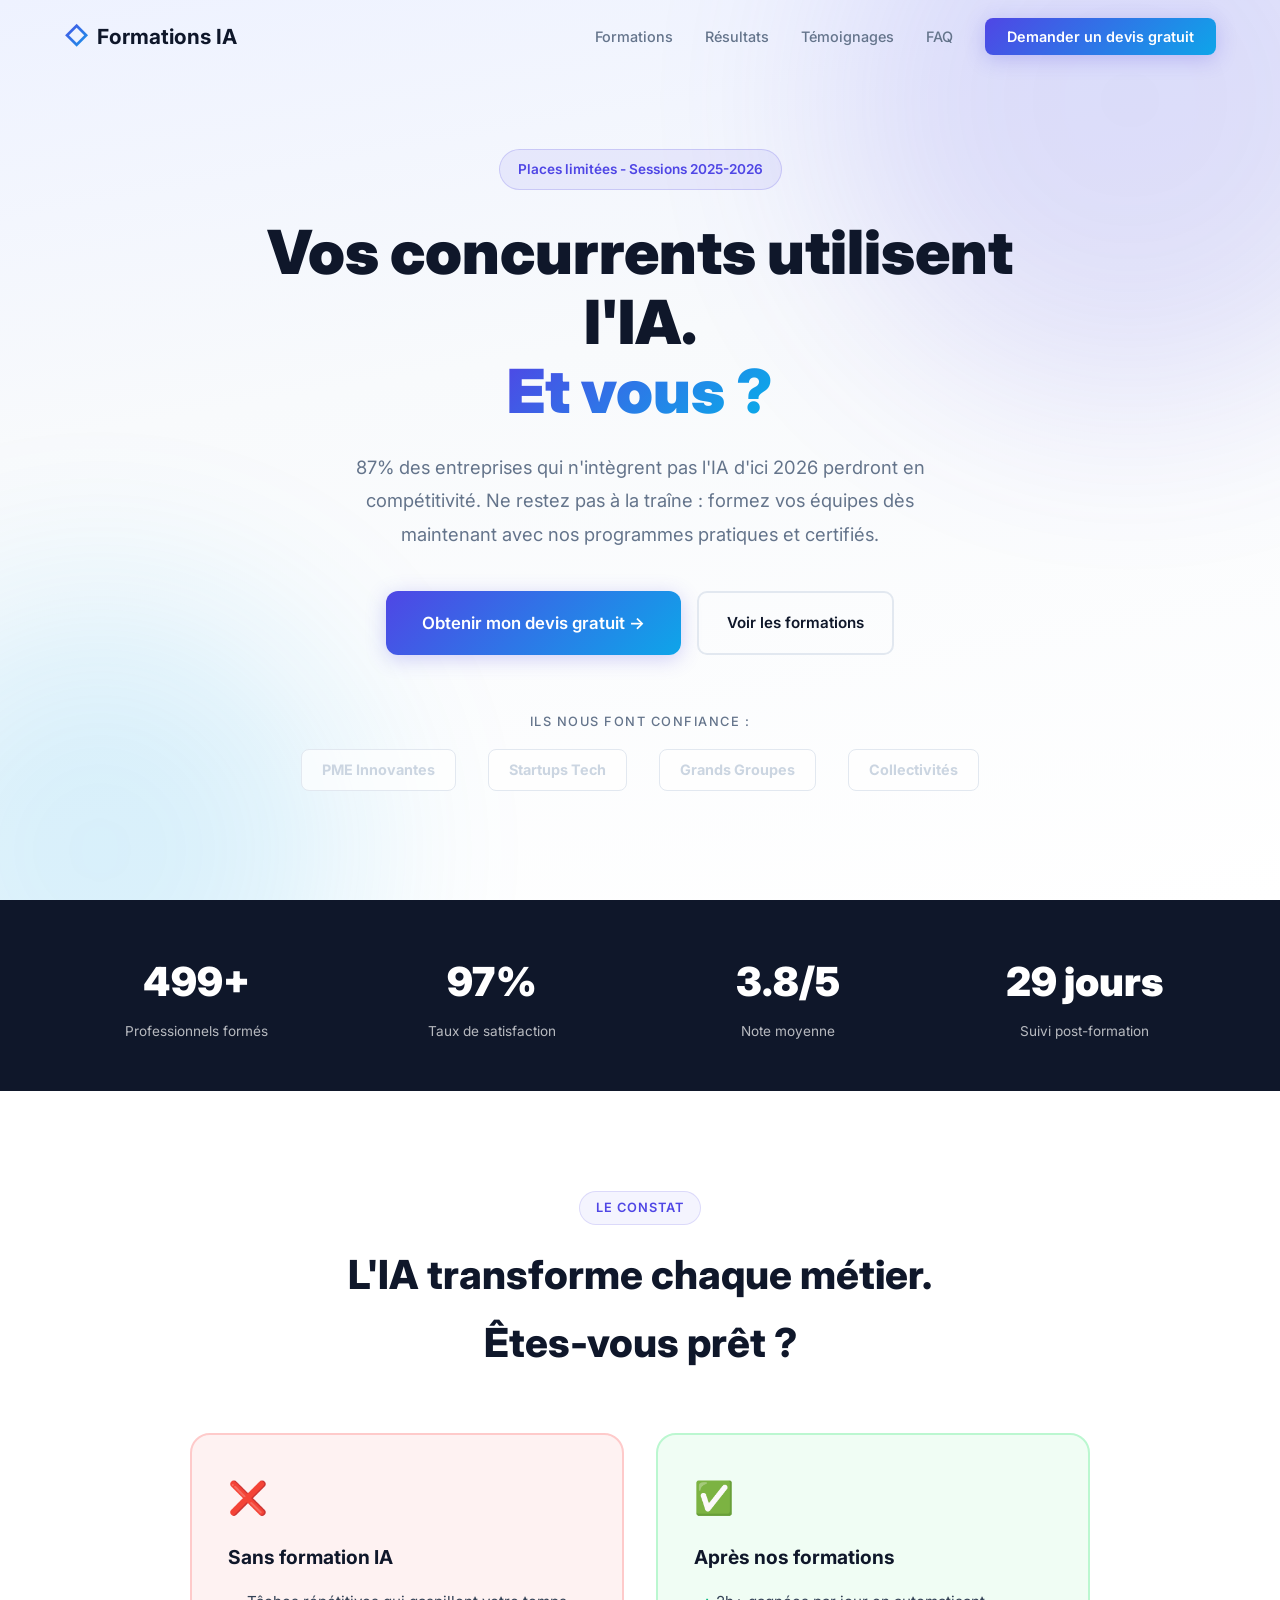
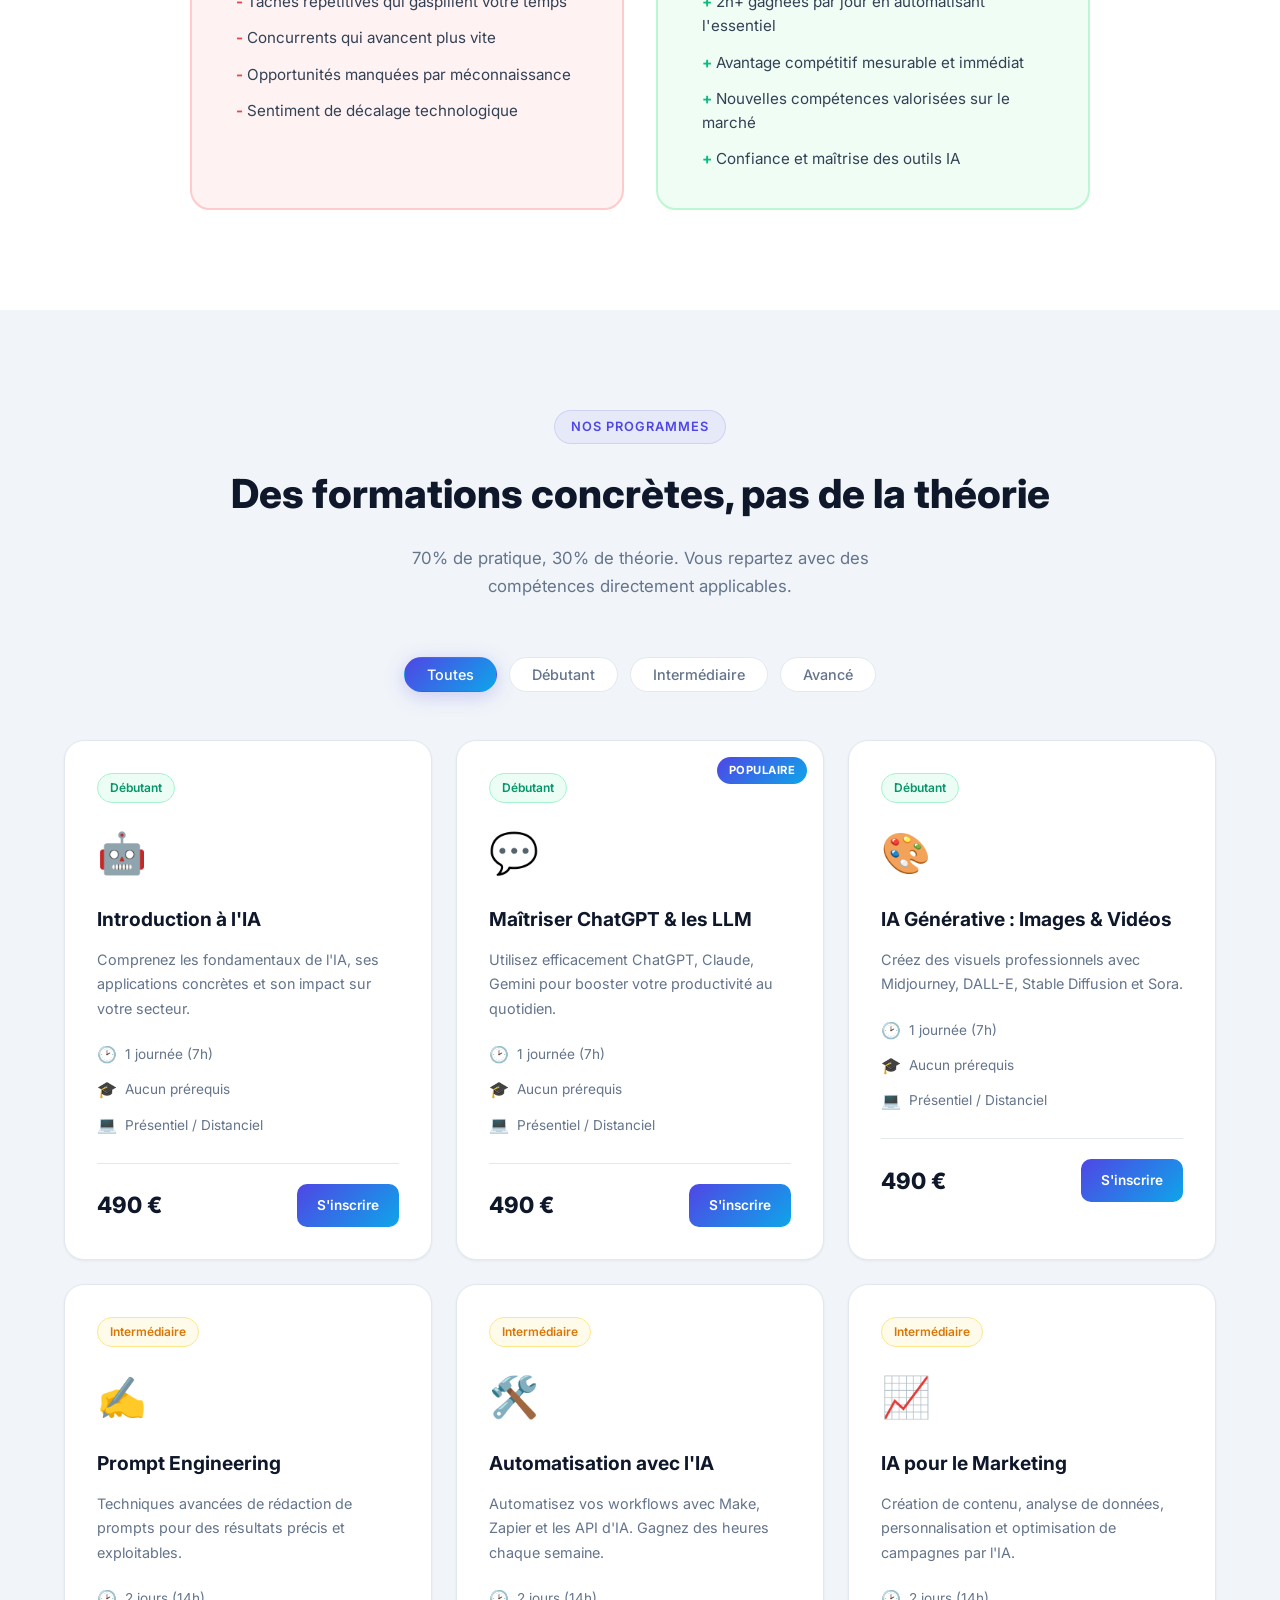
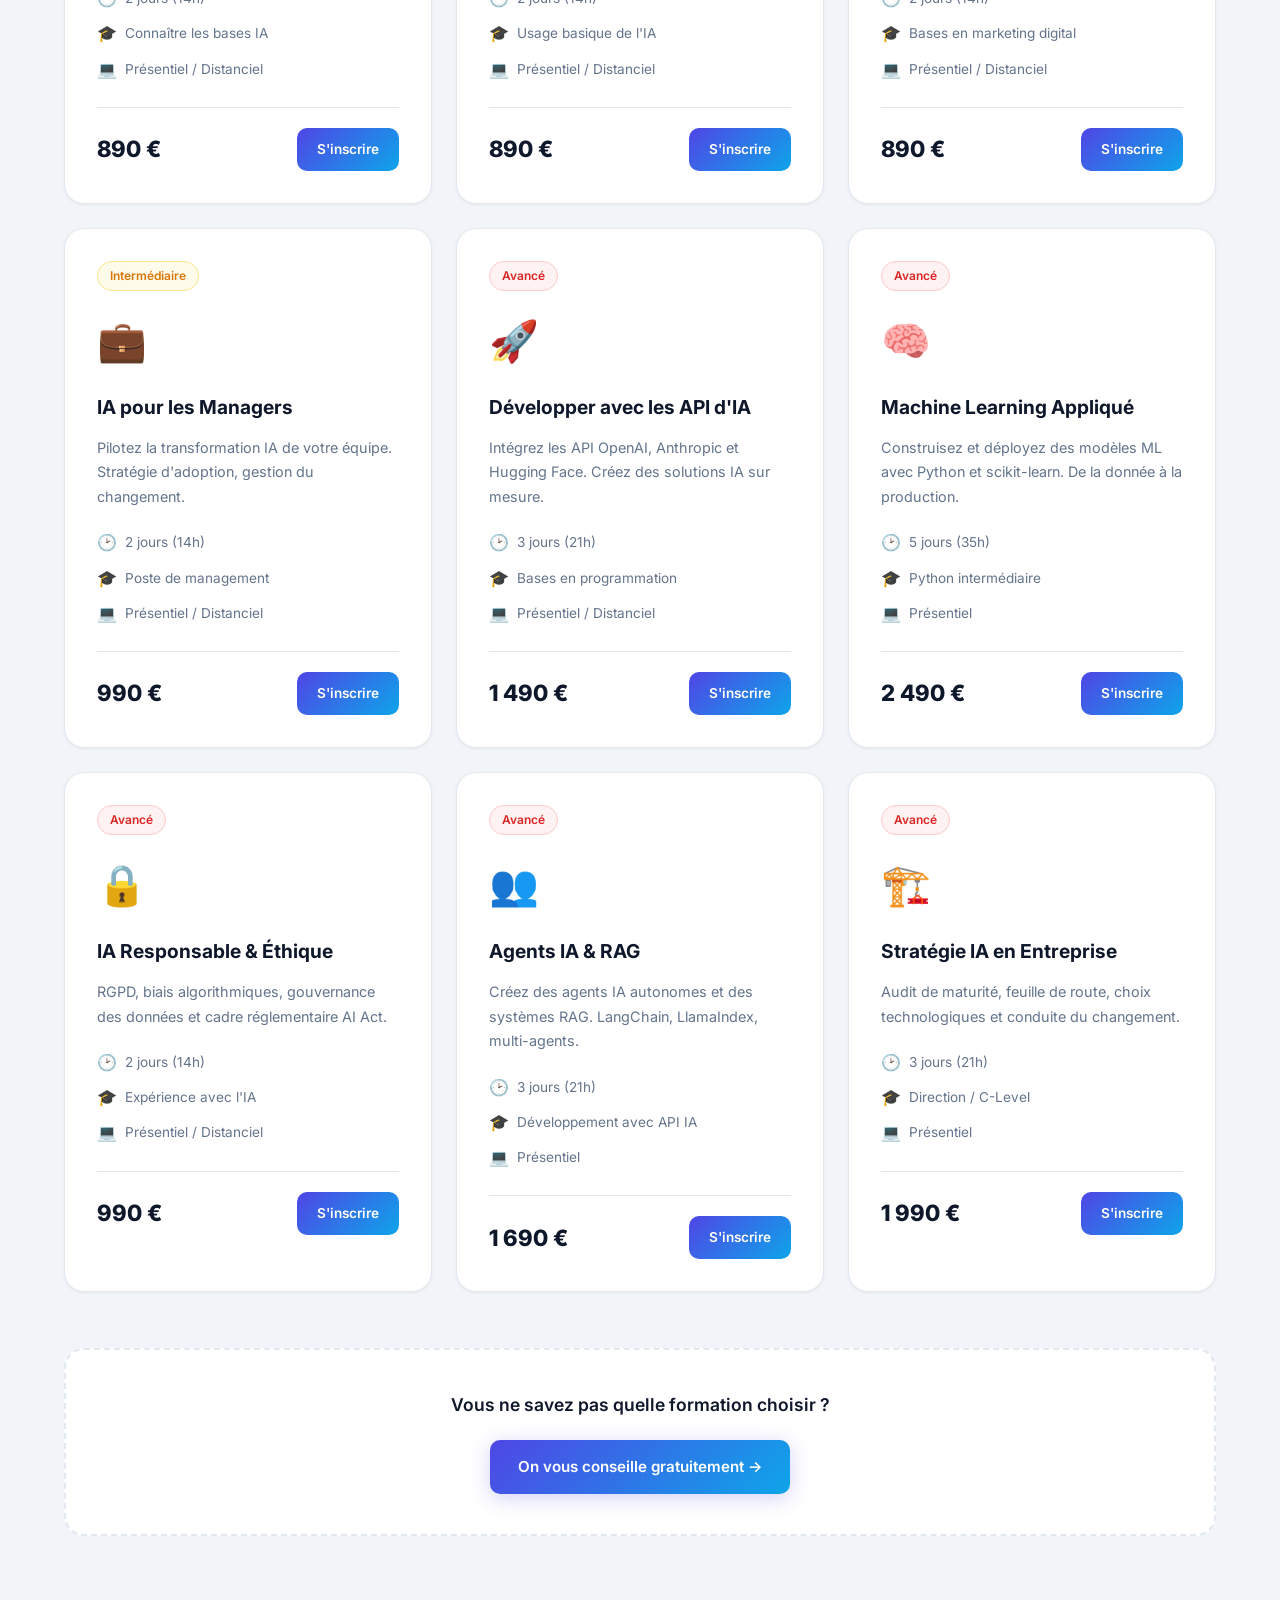
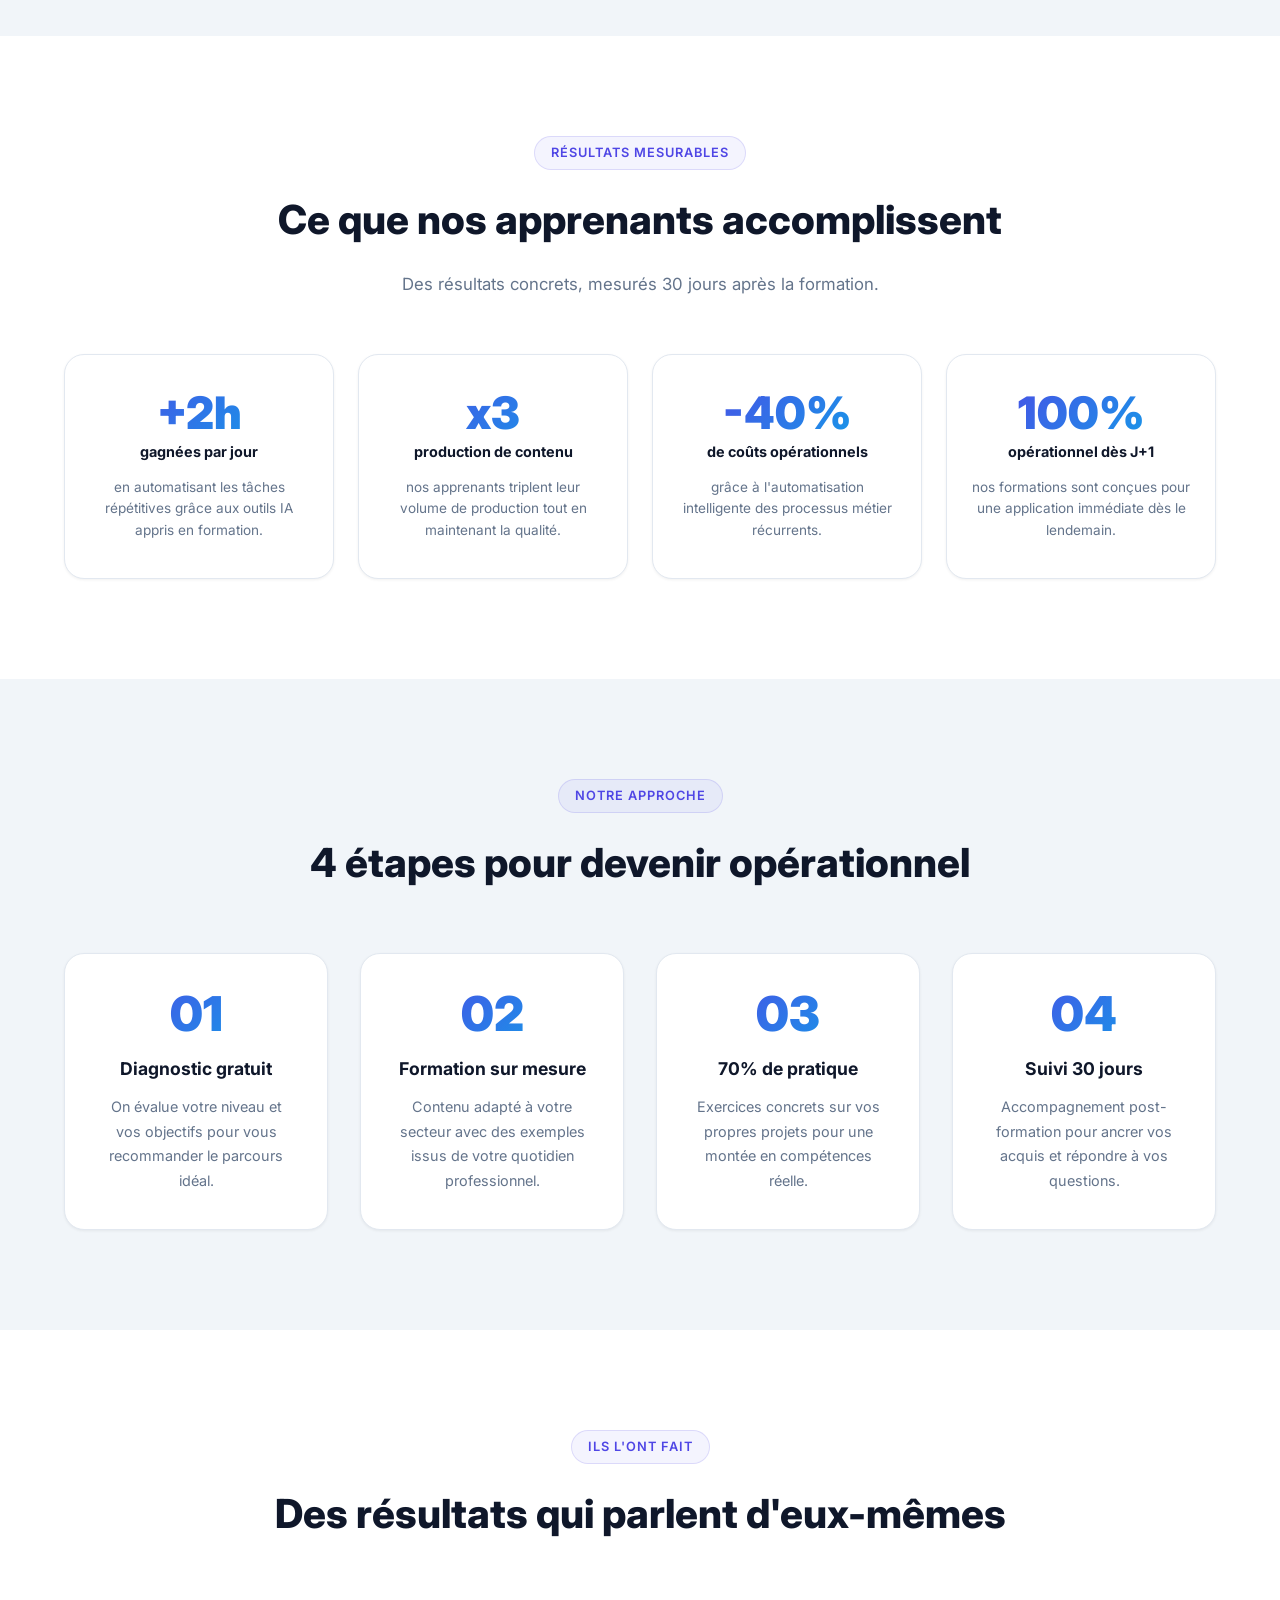
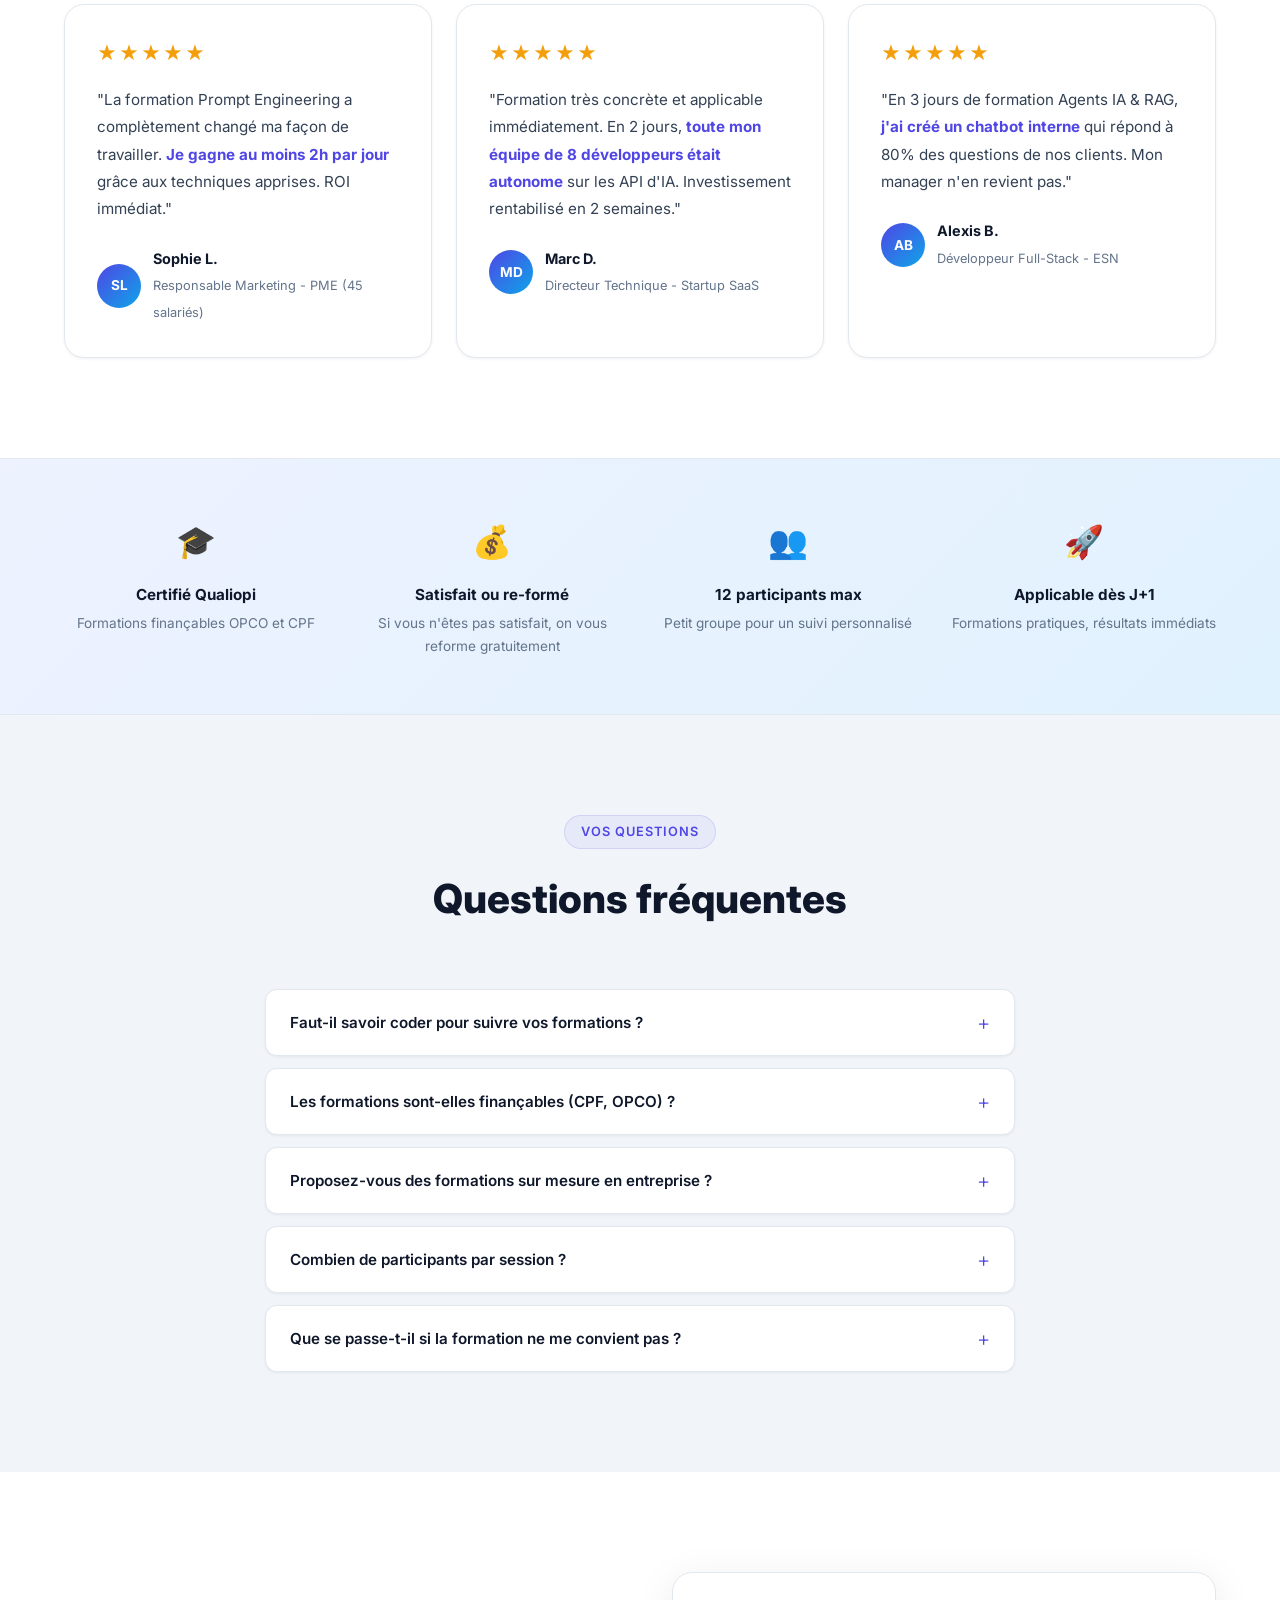
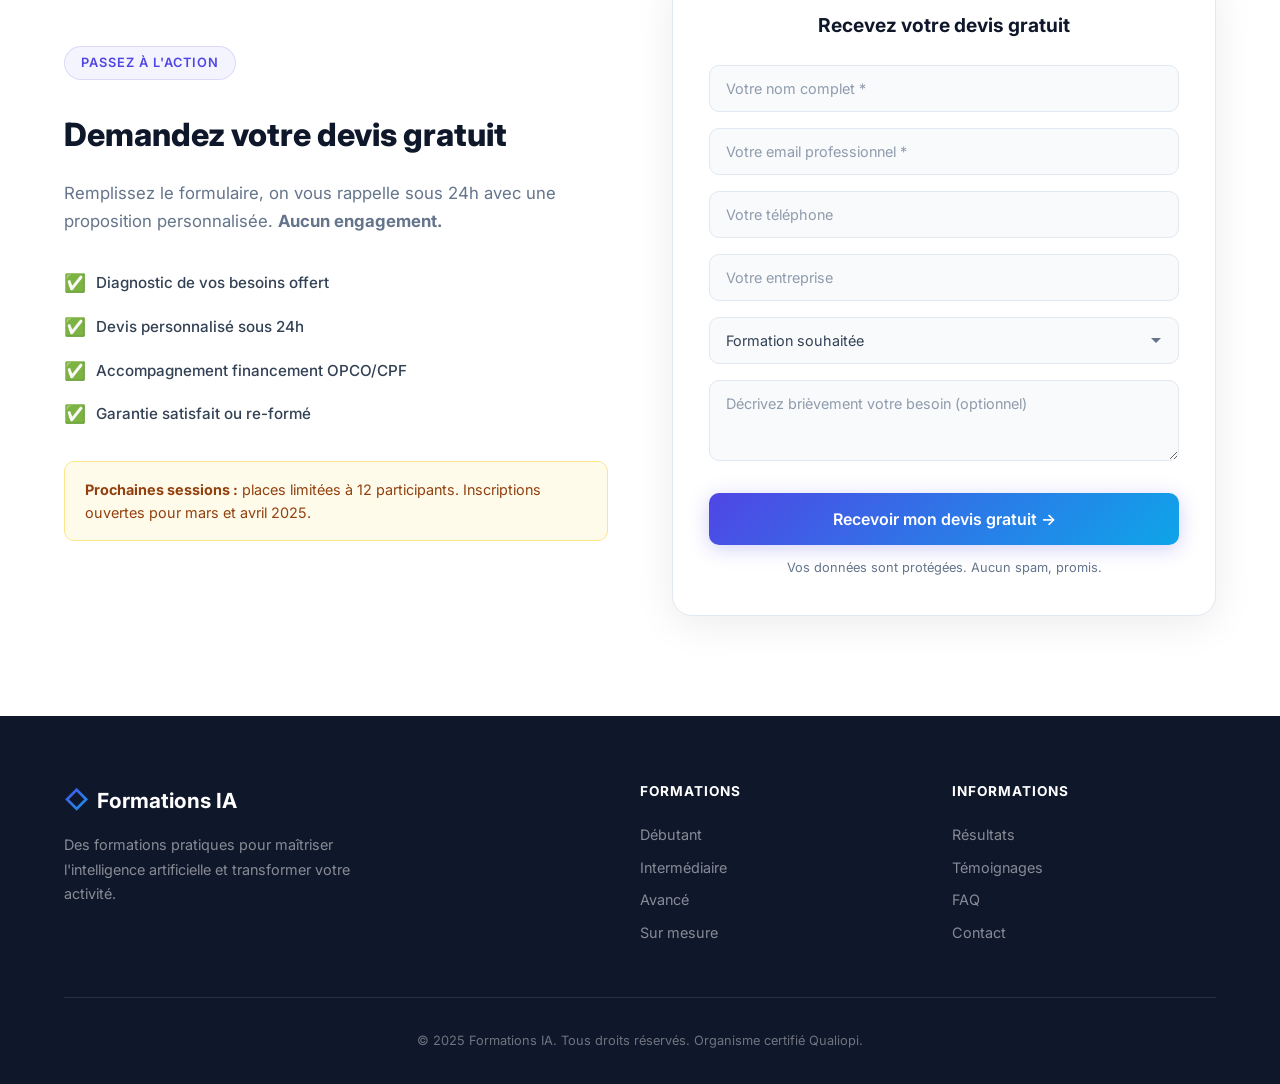
==== commit 4e4abf01: "refactor: redesign as AIDA landing page with light theme - Switch from dark to light theme (white bg" ====
--- a/index.html
+++ b/index.html
@@ -7,7 +7,7 @@
     <link rel="stylesheet" href="styles.css">
     <link rel="preconnect" href="https://fonts.googleapis.com">
     <link rel="preconnect" href="https://fonts.gstatic.com" crossorigin>
-    <link href="https://fonts.googleapis.com/css2?family=Inter:wght@300;400;500;600;700;800&display=swap" rel="stylesheet">
+    <link href="https://fonts.googleapis.com/css2?family=Inter:wght@300;400;500;600;700;800;900&display=swap" rel="stylesheet">
 </head>
 <body>
 
@@ -22,41 +22,93 @@
             </button>
             <ul class="nav-links" id="navLinks">
                 <li><a href="#formations">Formations</a></li>
-                <li><a href="#methode">Méthode</a></li>
+                <li><a href="#resultats">Résultats</a></li>
                 <li><a href="#temoignages">Témoignages</a></li>
                 <li><a href="#faq">FAQ</a></li>
-                <li><a href="#contact" class="nav-cta">Contact</a></li>
+                <li><a href="#contact" class="nav-cta">Demander un devis gratuit</a></li>
             </ul>
         </div>
     </nav>
 
-    <!-- Hero Section -->
+    <!-- ============================================
+         A - ATTENTION : Hero percutant
+         ============================================ -->
     <section class="hero" id="hero">
         <div class="hero-bg-effects">
             <div class="hero-orb hero-orb-1"></div>
             <div class="hero-orb hero-orb-2"></div>
-            <div class="hero-orb hero-orb-3"></div>
         </div>
         <div class="container hero-content">
-            <span class="hero-badge">Formations 2025-2026</span>
-            <h1>Maîtrisez l'<span class="gradient-text">Intelligence Artificielle</span></h1>
-            <p class="hero-subtitle">Des formations pratiques et accessibles pour intégrer l'IA dans votre quotidien professionnel. Du débutant à l'expert, trouvez la formation qui vous correspond.</p>
+            <span class="hero-badge">Places limitées - Sessions 2025-2026</span>
+            <h1>Vos concurrents utilisent l'IA.<br><span class="gradient-text">Et vous ?</span></h1>
+            <p class="hero-subtitle">87% des entreprises qui n'intègrent pas l'IA d'ici 2026 perdront en compétitivité. Ne restez pas à la traîne : formez vos équipes dès maintenant avec nos programmes pratiques et certifiés.</p>
             <div class="hero-actions">
-                <a href="#formations" class="btn btn-primary">Découvrir les formations</a>
-                <a href="#contact" class="btn btn-secondary">Prendre rendez-vous</a>
-            </div>
-            <div class="hero-stats">
-                <div class="stat">
-                    <span class="stat-number" data-target="500">0</span>+
-                    <span class="stat-label">Apprenants formés</span>
-                </div>
-                <div class="stat">
-                    <span class="stat-number" data-target="98">0</span>%
-                    <span class="stat-label">Satisfaction</span>
-                </div>
-                <div class="stat">
-                    <span class="stat-number" data-target="12">0</span>
-                    <span class="stat-label">Formations</span>
+                <a href="#contact" class="btn btn-primary btn-lg">Obtenir mon devis gratuit &rarr;</a>
+                <a href="#formations" class="btn btn-ghost">Voir les formations</a>
+            </div>
+            <div class="hero-trust">
+                <p class="trust-label">Ils nous font confiance :</p>
+                <div class="trust-logos">
+                    <span class="trust-logo">PME Innovantes</span>
+                    <span class="trust-logo">Startups Tech</span>
+                    <span class="trust-logo">Grands Groupes</span>
+                    <span class="trust-logo">Collectivités</span>
+                </div>
+            </div>
+        </div>
+    </section>
+
+    <!-- Barre de stats (preuve sociale) -->
+    <section class="stats-bar">
+        <div class="container stats-grid">
+            <div class="stat">
+                <span class="stat-number" data-target="500">0</span><span class="stat-suffix">+</span>
+                <span class="stat-label">Professionnels formés</span>
+            </div>
+            <div class="stat">
+                <span class="stat-number" data-target="98">0</span><span class="stat-suffix">%</span>
+                <span class="stat-label">Taux de satisfaction</span>
+            </div>
+            <div class="stat">
+                <span class="stat-number" data-target="4">0</span><span class="stat-suffix">.8/5</span>
+                <span class="stat-label">Note moyenne</span>
+            </div>
+            <div class="stat">
+                <span class="stat-number" data-target="30">0</span><span class="stat-suffix"> jours</span>
+                <span class="stat-label">Suivi post-formation</span>
+            </div>
+        </div>
+    </section>
+
+    <!-- ============================================
+         I - INTÉRÊT : Le problème & la solution
+         ============================================ -->
+    <section class="problem-section" id="probleme">
+        <div class="container">
+            <div class="section-header">
+                <span class="section-tag">Le constat</span>
+                <h2>L'IA transforme chaque métier.<br>Êtes-vous prêt ?</h2>
+            </div>
+            <div class="problem-grid">
+                <div class="problem-card problem-bad">
+                    <div class="problem-icon">&#10060;</div>
+                    <h3>Sans formation IA</h3>
+                    <ul>
+                        <li>Tâches répétitives qui gaspillent votre temps</li>
+                        <li>Concurrents qui avancent plus vite</li>
+                        <li>Opportunités manquées par méconnaissance</li>
+                        <li>Sentiment de décalage technologique</li>
+                    </ul>
+                </div>
+                <div class="problem-card problem-good">
+                    <div class="problem-icon">&#9989;</div>
+                    <h3>Après nos formations</h3>
+                    <ul>
+                        <li>2h+ gagnées par jour en automatisant l'essentiel</li>
+                        <li>Avantage compétitif mesurable et immédiat</li>
+                        <li>Nouvelles compétences valorisées sur le marché</li>
+                        <li>Confiance et maîtrise des outils IA</li>
+                    </ul>
                 </div>
             </div>
         </div>
@@ -66,9 +118,9 @@
     <section class="formations" id="formations">
         <div class="container">
             <div class="section-header">
-                <span class="section-tag">Catalogue</span>
-                <h2>Nos Formations IA</h2>
-                <p>Des parcours structurés pour tous les niveaux, de l'initiation à la maîtrise avancée.</p>
+                <span class="section-tag">Nos programmes</span>
+                <h2>Des formations concrètes, pas de la théorie</h2>
+                <p>70% de pratique, 30% de théorie. Vous repartez avec des compétences directement applicables.</p>
             </div>
 
             <div class="filter-bar">
@@ -79,12 +131,11 @@
             </div>
 
             <div class="formations-grid">
-                <!-- Formation 1 -->
                 <div class="formation-card" data-level="debutant">
                     <div class="card-badge badge-debutant">Débutant</div>
                     <div class="card-icon">&#129302;</div>
                     <h3>Introduction à l'IA</h3>
-                    <p>Comprenez les fondamentaux de l'intelligence artificielle, son histoire, ses applications concrètes et son impact sur votre secteur d'activité.</p>
+                    <p>Comprenez les fondamentaux de l'IA, ses applications concrètes et son impact sur votre secteur.</p>
                     <ul class="card-details">
                         <li><span class="detail-icon">&#128337;</span> 1 journée (7h)</li>
                         <li><span class="detail-icon">&#127891;</span> Aucun prérequis</li>
@@ -96,12 +147,12 @@
                     </div>
                 </div>
 
-                <!-- Formation 2 -->
                 <div class="formation-card" data-level="debutant">
                     <div class="card-badge badge-debutant">Débutant</div>
+                    <span class="card-popular">Populaire</span>
                     <div class="card-icon">&#128172;</div>
                     <h3>Maîtriser ChatGPT & les LLM</h3>
-                    <p>Apprenez à utiliser efficacement ChatGPT, Claude, Gemini et les autres modèles de langage pour booster votre productivité au quotidien.</p>
+                    <p>Utilisez efficacement ChatGPT, Claude, Gemini pour booster votre productivité au quotidien.</p>
                     <ul class="card-details">
                         <li><span class="detail-icon">&#128337;</span> 1 journée (7h)</li>
                         <li><span class="detail-icon">&#127891;</span> Aucun prérequis</li>
@@ -113,12 +164,11 @@
                     </div>
                 </div>
 
-                <!-- Formation 3 -->
                 <div class="formation-card" data-level="debutant">
                     <div class="card-badge badge-debutant">Débutant</div>
                     <div class="card-icon">&#127912;</div>
                     <h3>IA Générative : Images & Vidéos</h3>
-                    <p>Découvrez Midjourney, DALL-E, Stable Diffusion et Sora. Créez des visuels professionnels grâce à l'IA générative.</p>
+                    <p>Créez des visuels professionnels avec Midjourney, DALL-E, Stable Diffusion et Sora.</p>
                     <ul class="card-details">
                         <li><span class="detail-icon">&#128337;</span> 1 journée (7h)</li>
                         <li><span class="detail-icon">&#127891;</span> Aucun prérequis</li>
@@ -130,12 +180,11 @@
                     </div>
                 </div>
 
-                <!-- Formation 4 -->
                 <div class="formation-card" data-level="intermediaire">
                     <div class="card-badge badge-intermediaire">Intermédiaire</div>
                     <div class="card-icon">&#9997;&#65039;</div>
                     <h3>Prompt Engineering</h3>
-                    <p>Maîtrisez l'art du prompt engineering. Techniques avancées de rédaction de prompts pour obtenir des résultats précis et exploitables.</p>
+                    <p>Techniques avancées de rédaction de prompts pour des résultats précis et exploitables.</p>
                     <ul class="card-details">
                         <li><span class="detail-icon">&#128337;</span> 2 jours (14h)</li>
                         <li><span class="detail-icon">&#127891;</span> Connaître les bases IA</li>
@@ -147,12 +196,11 @@
                     </div>
                 </div>
 
-                <!-- Formation 5 -->
                 <div class="formation-card" data-level="intermediaire">
                     <div class="card-badge badge-intermediaire">Intermédiaire</div>
                     <div class="card-icon">&#128736;&#65039;</div>
                     <h3>Automatisation avec l'IA</h3>
-                    <p>Automatisez vos workflows avec Make, Zapier et les API d'IA. Gagnez des heures chaque semaine grâce à l'automatisation intelligente.</p>
+                    <p>Automatisez vos workflows avec Make, Zapier et les API d'IA. Gagnez des heures chaque semaine.</p>
                     <ul class="card-details">
                         <li><span class="detail-icon">&#128337;</span> 2 jours (14h)</li>
                         <li><span class="detail-icon">&#127891;</span> Usage basique de l'IA</li>
@@ -164,12 +212,11 @@
                     </div>
                 </div>
 
-                <!-- Formation 6 -->
                 <div class="formation-card" data-level="intermediaire">
                     <div class="card-badge badge-intermediaire">Intermédiaire</div>
                     <div class="card-icon">&#128200;</div>
                     <h3>IA pour le Marketing</h3>
-                    <p>Intégrez l'IA dans votre stratégie marketing : création de contenu, analyse de données, personnalisation et optimisation de campagnes.</p>
+                    <p>Création de contenu, analyse de données, personnalisation et optimisation de campagnes par l'IA.</p>
                     <ul class="card-details">
                         <li><span class="detail-icon">&#128337;</span> 2 jours (14h)</li>
                         <li><span class="detail-icon">&#127891;</span> Bases en marketing digital</li>
@@ -181,12 +228,11 @@
                     </div>
                 </div>
 
-                <!-- Formation 7 -->
                 <div class="formation-card" data-level="intermediaire">
                     <div class="card-badge badge-intermediaire">Intermédiaire</div>
                     <div class="card-icon">&#128188;</div>
                     <h3>IA pour les Managers</h3>
-                    <p>Pilotez la transformation IA de votre équipe. Stratégie d'adoption, gestion du changement, outils de pilotage et indicateurs de performance.</p>
+                    <p>Pilotez la transformation IA de votre équipe. Stratégie d'adoption, gestion du changement.</p>
                     <ul class="card-details">
                         <li><span class="detail-icon">&#128337;</span> 2 jours (14h)</li>
                         <li><span class="detail-icon">&#127891;</span> Poste de management</li>
@@ -198,12 +244,11 @@
                     </div>
                 </div>
 
-                <!-- Formation 8 -->
                 <div class="formation-card" data-level="avance">
                     <div class="card-badge badge-avance">Avancé</div>
                     <div class="card-icon">&#128640;</div>
                     <h3>Développer avec les API d'IA</h3>
-                    <p>Intégrez les API OpenAI, Anthropic et Hugging Face dans vos applications. Créez des solutions IA sur mesure pour votre entreprise.</p>
+                    <p>Intégrez les API OpenAI, Anthropic et Hugging Face. Créez des solutions IA sur mesure.</p>
                     <ul class="card-details">
                         <li><span class="detail-icon">&#128337;</span> 3 jours (21h)</li>
                         <li><span class="detail-icon">&#127891;</span> Bases en programmation</li>
@@ -215,12 +260,11 @@
                     </div>
                 </div>
 
-                <!-- Formation 9 -->
                 <div class="formation-card" data-level="avance">
                     <div class="card-badge badge-avance">Avancé</div>
                     <div class="card-icon">&#129504;</div>
                     <h3>Machine Learning Appliqué</h3>
-                    <p>Construisez et déployez des modèles de Machine Learning. De la préparation des données à la mise en production avec Python et scikit-learn.</p>
+                    <p>Construisez et déployez des modèles ML avec Python et scikit-learn. De la donnée à la production.</p>
                     <ul class="card-details">
                         <li><span class="detail-icon">&#128337;</span> 5 jours (35h)</li>
                         <li><span class="detail-icon">&#127891;</span> Python intermédiaire</li>
@@ -232,12 +276,11 @@
                     </div>
                 </div>
 
-                <!-- Formation 10 -->
                 <div class="formation-card" data-level="avance">
                     <div class="card-badge badge-avance">Avancé</div>
                     <div class="card-icon">&#128274;</div>
                     <h3>IA Responsable & Éthique</h3>
-                    <p>Déployez l'IA de manière éthique et conforme. RGPD, biais algorithmiques, gouvernance des données et cadre réglementaire européen (AI Act).</p>
+                    <p>RGPD, biais algorithmiques, gouvernance des données et cadre réglementaire AI Act.</p>
                     <ul class="card-details">
                         <li><span class="detail-icon">&#128337;</span> 2 jours (14h)</li>
                         <li><span class="detail-icon">&#127891;</span> Expérience avec l'IA</li>
@@ -249,12 +292,11 @@
                     </div>
                 </div>
 
-                <!-- Formation 11 -->
                 <div class="formation-card" data-level="avance">
                     <div class="card-badge badge-avance">Avancé</div>
                     <div class="card-icon">&#128101;</div>
                     <h3>Agents IA & RAG</h3>
-                    <p>Créez des agents IA autonomes et des systèmes RAG. LangChain, LlamaIndex, bases vectorielles et architectures multi-agents.</p>
+                    <p>Créez des agents IA autonomes et des systèmes RAG. LangChain, LlamaIndex, multi-agents.</p>
                     <ul class="card-details">
                         <li><span class="detail-icon">&#128337;</span> 3 jours (21h)</li>
                         <li><span class="detail-icon">&#127891;</span> Développement avec API IA</li>
@@ -266,12 +308,11 @@
                     </div>
                 </div>
 
-                <!-- Formation 12 -->
                 <div class="formation-card" data-level="avance">
                     <div class="card-badge badge-avance">Avancé</div>
                     <div class="card-icon">&#127959;&#65039;</div>
                     <h3>Stratégie IA en Entreprise</h3>
-                    <p>Élaborez et déployez une stratégie IA globale. Audit de maturité, feuille de route, choix technologiques et conduite du changement.</p>
+                    <p>Audit de maturité, feuille de route, choix technologiques et conduite du changement.</p>
                     <ul class="card-details">
                         <li><span class="detail-icon">&#128337;</span> 3 jours (21h)</li>
                         <li><span class="detail-icon">&#127891;</span> Direction / C-Level</li>
@@ -283,85 +324,122 @@
                     </div>
                 </div>
             </div>
-        </div>
-    </section>
-
-    <!-- Méthode Section -->
+
+            <div class="formations-cta">
+                <p>Vous ne savez pas quelle formation choisir ?</p>
+                <a href="#contact" class="btn btn-primary">On vous conseille gratuitement &rarr;</a>
+            </div>
+        </div>
+    </section>
+
+    <!-- ============================================
+         D - DÉSIR : Résultats concrets + Témoignages
+         ============================================ -->
+
+    <!-- Résultats concrets -->
+    <section class="resultats" id="resultats">
+        <div class="container">
+            <div class="section-header">
+                <span class="section-tag">Résultats mesurables</span>
+                <h2>Ce que nos apprenants accomplissent</h2>
+                <p>Des résultats concrets, mesurés 30 jours après la formation.</p>
+            </div>
+
+            <div class="resultats-grid">
+                <div class="resultat-card">
+                    <div class="resultat-metric">+2h</div>
+                    <div class="resultat-label">gagnées par jour</div>
+                    <p>en automatisant les tâches répétitives grâce aux outils IA appris en formation.</p>
+                </div>
+                <div class="resultat-card">
+                    <div class="resultat-metric">x3</div>
+                    <div class="resultat-label">production de contenu</div>
+                    <p>nos apprenants triplent leur volume de production tout en maintenant la qualité.</p>
+                </div>
+                <div class="resultat-card">
+                    <div class="resultat-metric">-40%</div>
+                    <div class="resultat-label">de coûts opérationnels</div>
+                    <p>grâce à l'automatisation intelligente des processus métier récurrents.</p>
+                </div>
+                <div class="resultat-card">
+                    <div class="resultat-metric">100%</div>
+                    <div class="resultat-label">opérationnel dès J+1</div>
+                    <p>nos formations sont conçues pour une application immédiate dès le lendemain.</p>
+                </div>
+            </div>
+        </div>
+    </section>
+
+    <!-- Méthode -->
     <section class="methode" id="methode">
         <div class="container">
             <div class="section-header">
                 <span class="section-tag">Notre approche</span>
-                <h2>Une Méthode Éprouvée</h2>
-                <p>Un parcours pédagogique centré sur la pratique et l'opérationnalité immédiate.</p>
-            </div>
-
+                <h2>4 étapes pour devenir opérationnel</h2>
+            </div>
             <div class="methode-grid">
                 <div class="methode-step">
                     <div class="step-number">01</div>
-                    <h3>Diagnostic</h3>
-                    <p>Évaluation de votre niveau et de vos objectifs pour personnaliser le parcours de formation.</p>
+                    <h3>Diagnostic gratuit</h3>
+                    <p>On évalue votre niveau et vos objectifs pour vous recommander le parcours idéal.</p>
                 </div>
                 <div class="methode-step">
                     <div class="step-number">02</div>
-                    <h3>Théorie appliquée</h3>
-                    <p>Concepts clés illustrés par des exemples concrets issus de votre secteur d'activité.</p>
+                    <h3>Formation sur mesure</h3>
+                    <p>Contenu adapté à votre secteur avec des exemples issus de votre quotidien professionnel.</p>
                 </div>
                 <div class="methode-step">
                     <div class="step-number">03</div>
-                    <h3>Pratique intensive</h3>
-                    <p>70% du temps consacré aux exercices pratiques et cas d'usage réels sur vos propres projets.</p>
+                    <h3>70% de pratique</h3>
+                    <p>Exercices concrets sur vos propres projets pour une montée en compétences réelle.</p>
                 </div>
                 <div class="methode-step">
                     <div class="step-number">04</div>
-                    <h3>Suivi post-formation</h3>
-                    <p>30 jours d'accompagnement après la formation pour consolider vos acquis et répondre à vos questions.</p>
-                </div>
-            </div>
-        </div>
-    </section>
-
-    <!-- Témoignages Section -->
+                    <h3>Suivi 30 jours</h3>
+                    <p>Accompagnement post-formation pour ancrer vos acquis et répondre à vos questions.</p>
+                </div>
+            </div>
+        </div>
+    </section>
+
+    <!-- Témoignages -->
     <section class="temoignages" id="temoignages">
         <div class="container">
             <div class="section-header">
-                <span class="section-tag">Retours d'expérience</span>
-                <h2>Ce Qu'en Disent Nos Apprenants</h2>
-                <p>Des professionnels qui ont transformé leur quotidien grâce à nos formations.</p>
-            </div>
-
+                <span class="section-tag">Ils l'ont fait</span>
+                <h2>Des résultats qui parlent d'eux-mêmes</h2>
+            </div>
             <div class="temoignages-grid">
                 <div class="temoignage-card">
                     <div class="temoignage-stars">&#9733;&#9733;&#9733;&#9733;&#9733;</div>
-                    <p class="temoignage-text">"La formation Prompt Engineering a complètement changé ma façon de travailler. Je gagne au moins 2h par jour grâce aux techniques apprises."</p>
+                    <p class="temoignage-text">"La formation Prompt Engineering a complètement changé ma façon de travailler. <strong>Je gagne au moins 2h par jour</strong> grâce aux techniques apprises. ROI immédiat."</p>
                     <div class="temoignage-author">
                         <div class="author-avatar">SL</div>
                         <div>
                             <strong>Sophie L.</strong>
-                            <span>Responsable Marketing - PME</span>
+                            <span>Responsable Marketing - PME (45 salariés)</span>
                         </div>
                     </div>
                 </div>
-
                 <div class="temoignage-card">
                     <div class="temoignage-stars">&#9733;&#9733;&#9733;&#9733;&#9733;</div>
-                    <p class="temoignage-text">"Formation très concrète et applicable immédiatement. Le formateur maîtrise parfaitement son sujet et s'adapte au niveau de chacun."</p>
+                    <p class="temoignage-text">"Formation très concrète et applicable immédiatement. En 2 jours, <strong>toute mon équipe de 8 développeurs était autonome</strong> sur les API d'IA. Investissement rentabilisé en 2 semaines."</p>
                     <div class="temoignage-author">
                         <div class="author-avatar">MD</div>
                         <div>
                             <strong>Marc D.</strong>
-                            <span>Directeur Technique - Startup</span>
+                            <span>Directeur Technique - Startup SaaS</span>
                         </div>
                     </div>
                 </div>
-
                 <div class="temoignage-card">
                     <div class="temoignage-stars">&#9733;&#9733;&#9733;&#9733;&#9733;</div>
-                    <p class="temoignage-text">"J'ai suivi la formation Agents IA & RAG. En 3 jours, j'ai pu créer un chatbot interne pour notre documentation. Un vrai gain pour l'équipe."</p>
+                    <p class="temoignage-text">"En 3 jours de formation Agents IA & RAG, <strong>j'ai créé un chatbot interne</strong> qui répond à 80% des questions de nos clients. Mon manager n'en revient pas."</p>
                     <div class="temoignage-author">
                         <div class="author-avatar">AB</div>
                         <div>
                             <strong>Alexis B.</strong>
-                            <span>Développeur Full-Stack</span>
+                            <span>Développeur Full-Stack - ESN</span>
                         </div>
                     </div>
                 </div>
@@ -369,15 +447,41 @@
         </div>
     </section>
 
-    <!-- FAQ Section -->
+    <!-- Garanties / Réassurance -->
+    <section class="garanties">
+        <div class="container">
+            <div class="garanties-grid">
+                <div class="garantie-item">
+                    <div class="garantie-icon">&#127891;</div>
+                    <h4>Certifié Qualiopi</h4>
+                    <p>Formations finançables OPCO et CPF</p>
+                </div>
+                <div class="garantie-item">
+                    <div class="garantie-icon">&#128176;</div>
+                    <h4>Satisfait ou re-formé</h4>
+                    <p>Si vous n'êtes pas satisfait, on vous reforme gratuitement</p>
+                </div>
+                <div class="garantie-item">
+                    <div class="garantie-icon">&#128101;</div>
+                    <h4>12 participants max</h4>
+                    <p>Petit groupe pour un suivi personnalisé</p>
+                </div>
+                <div class="garantie-item">
+                    <div class="garantie-icon">&#128640;</div>
+                    <h4>Applicable dès J+1</h4>
+                    <p>Formations pratiques, résultats immédiats</p>
+                </div>
+            </div>
+        </div>
+    </section>
+
+    <!-- FAQ -->
     <section class="faq" id="faq">
         <div class="container">
             <div class="section-header">
-                <span class="section-tag">Questions fréquentes</span>
-                <h2>FAQ</h2>
-                <p>Les réponses aux questions les plus courantes sur nos formations.</p>
-            </div>
-
+                <span class="section-tag">Vos questions</span>
+                <h2>Questions fréquentes</h2>
+            </div>
             <div class="faq-list">
                 <div class="faq-item">
                     <button class="faq-question">
@@ -385,88 +489,97 @@
                         <span class="faq-icon">+</span>
                     </button>
                     <div class="faq-answer">
-                        <p>Non, la plupart de nos formations ne nécessitent aucune compétence en programmation. Seules les formations "Développer avec les API d'IA", "Machine Learning Appliqué" et "Agents IA & RAG" requièrent des bases en programmation. Chaque formation indique clairement ses prérequis.</p>
-                    </div>
-                </div>
-
+                        <p>Non, la majorité de nos formations ne nécessitent aucune compétence en programmation. Seules les formations "API d'IA", "Machine Learning" et "Agents IA & RAG" requièrent des bases en programmation. Chaque fiche indique clairement les prérequis.</p>
+                    </div>
+                </div>
                 <div class="faq-item">
                     <button class="faq-question">
-                        Les formations sont-elles éligibles au CPF ou à l'OPCO ?
+                        Les formations sont-elles finançables (CPF, OPCO) ?
                         <span class="faq-icon">+</span>
                     </button>
                     <div class="faq-answer">
-                        <p>Oui, nos formations sont certifiées Qualiopi et éligibles à une prise en charge par votre OPCO. Certaines formations sont également référencées sur MonCompteFormation (CPF). Contactez-nous pour obtenir un devis personnalisé pour votre organisme financeur.</p>
-                    </div>
-                </div>
-
+                        <p>Oui. Nous sommes certifiés Qualiopi, ce qui rend nos formations éligibles à une prise en charge par votre OPCO. Certaines sont aussi référencées CPF. Nous vous accompagnons dans le montage de votre dossier de financement.</p>
+                    </div>
+                </div>
                 <div class="faq-item">
                     <button class="faq-question">
-                        Proposez-vous des formations sur mesure pour les entreprises ?
+                        Proposez-vous des formations sur mesure en entreprise ?
                         <span class="faq-icon">+</span>
                     </button>
                     <div class="faq-answer">
-                        <p>Absolument. Nous proposons des formations intra-entreprise personnalisées selon vos besoins, votre secteur et vos outils. Nous réalisons un audit préalable pour adapter le contenu et les exercices à votre contexte spécifique.</p>
-                    </div>
-                </div>
-
+                        <p>Absolument. Nous réalisons un audit préalable gratuit pour adapter le contenu, les exercices et les cas pratiques à votre secteur, vos outils et vos enjeux spécifiques. Demandez un devis via le formulaire.</p>
+                    </div>
+                </div>
                 <div class="faq-item">
                     <button class="faq-question">
                         Combien de participants par session ?
                         <span class="faq-icon">+</span>
                     </button>
                     <div class="faq-answer">
-                        <p>Nos sessions inter-entreprises accueillent entre 6 et 12 participants maximum pour garantir un suivi personnalisé. Pour les formations intra-entreprise, nous adaptons le format à vos besoins (jusqu'à 15 participants par session).</p>
-                    </div>
-                </div>
-
+                        <p>12 participants maximum en inter-entreprise pour garantir un accompagnement personnalisé. En intra-entreprise, nous adaptons le format selon vos besoins (jusqu'à 15 participants).</p>
+                    </div>
+                </div>
                 <div class="faq-item">
                     <button class="faq-question">
-                        Quel matériel faut-il prévoir ?
+                        Que se passe-t-il si la formation ne me convient pas ?
                         <span class="faq-icon">+</span>
                     </button>
                     <div class="faq-answer">
-                        <p>Un ordinateur portable avec un navigateur web récent suffit pour la majorité des formations. Pour les formations techniques (ML, API, Agents), des instructions de configuration sont envoyées en amont. En présentiel, le Wi-Fi et les écrans sont fournis.</p>
-                    </div>
-                </div>
-            </div>
-        </div>
-    </section>
-
-    <!-- Contact Section -->
+                        <p>Nous offrons une garantie "satisfait ou re-formé" : si la formation ne correspond pas à vos attentes, nous vous proposons une session de rattrapage gratuite ou un parcours alternatif adapté.</p>
+                    </div>
+                </div>
+            </div>
+        </div>
+    </section>
+
+    <!-- ============================================
+         A - ACTION : Formulaire de contact (CTA final)
+         ============================================ -->
     <section class="contact" id="contact">
         <div class="container">
-            <div class="section-header">
-                <span class="section-tag">Parlons de votre projet</span>
-                <h2>Contactez-nous</h2>
-                <p>Une question, un besoin de formation ? Remplissez le formulaire et nous vous répondrons sous 24h.</p>
-            </div>
-
             <div class="contact-wrapper">
+                <div class="contact-left">
+                    <span class="section-tag">Passez à l'action</span>
+                    <h2>Demandez votre devis gratuit</h2>
+                    <p class="contact-subtitle">Remplissez le formulaire, on vous rappelle sous 24h avec une proposition personnalisée. <strong>Aucun engagement.</strong></p>
+
+                    <div class="contact-benefits">
+                        <div class="contact-benefit">
+                            <span>&#9989;</span> Diagnostic de vos besoins offert
+                        </div>
+                        <div class="contact-benefit">
+                            <span>&#9989;</span> Devis personnalisé sous 24h
+                        </div>
+                        <div class="contact-benefit">
+                            <span>&#9989;</span> Accompagnement financement OPCO/CPF
+                        </div>
+                        <div class="contact-benefit">
+                            <span>&#9989;</span> Garantie satisfait ou re-formé
+                        </div>
+                    </div>
+
+                    <div class="contact-urgency">
+                        <strong>Prochaines sessions :</strong> places limitées à 12 participants. Inscriptions ouvertes pour mars et avril 2025.
+                    </div>
+                </div>
+
                 <form class="contact-form" id="contactForm">
-                    <div class="form-row">
-                        <div class="form-group">
-                            <label for="nom">Nom complet</label>
-                            <input type="text" id="nom" name="nom" required placeholder="Votre nom">
-                        </div>
-                        <div class="form-group">
-                            <label for="email">Email</label>
-                            <input type="email" id="email" name="email" required placeholder="votre@email.com">
-                        </div>
-                    </div>
-                    <div class="form-row">
-                        <div class="form-group">
-                            <label for="telephone">Téléphone</label>
-                            <input type="tel" id="telephone" name="telephone" placeholder="06 12 34 56 78">
-                        </div>
-                        <div class="form-group">
-                            <label for="entreprise">Entreprise</label>
-                            <input type="text" id="entreprise" name="entreprise" placeholder="Votre entreprise">
-                        </div>
-                    </div>
+                    <h3>Recevez votre devis gratuit</h3>
                     <div class="form-group">
-                        <label for="formation">Formation souhaitée</label>
+                        <input type="text" id="nom" name="nom" required placeholder="Votre nom complet *">
+                    </div>
+                    <div class="form-group">
+                        <input type="email" id="email" name="email" required placeholder="Votre email professionnel *">
+                    </div>
+                    <div class="form-group">
+                        <input type="tel" id="telephone" name="telephone" placeholder="Votre téléphone">
+                    </div>
+                    <div class="form-group">
+                        <input type="text" id="entreprise" name="entreprise" placeholder="Votre entreprise">
+                    </div>
+                    <div class="form-group">
                         <select id="formation" name="formation">
-                            <option value="">Sélectionnez une formation</option>
+                            <option value="">Formation souhaitée</option>
                             <option value="intro-ia">Introduction à l'IA</option>
                             <option value="chatgpt-llm">Maîtriser ChatGPT & les LLM</option>
                             <option value="ia-generative">IA Générative : Images & Vidéos</option>
@@ -480,37 +593,15 @@
                             <option value="agents-rag">Agents IA & RAG</option>
                             <option value="strategie-ia">Stratégie IA en Entreprise</option>
                             <option value="sur-mesure">Formation sur mesure</option>
+                            <option value="ne-sais-pas">Je ne sais pas encore</option>
                         </select>
                     </div>
                     <div class="form-group">
-                        <label for="message">Message</label>
-                        <textarea id="message" name="message" rows="4" placeholder="Décrivez votre projet ou vos besoins en formation..."></textarea>
-                    </div>
-                    <button type="submit" class="btn btn-primary btn-submit">Envoyer ma demande</button>
+                        <textarea id="message" name="message" rows="3" placeholder="Décrivez brièvement votre besoin (optionnel)"></textarea>
+                    </div>
+                    <button type="submit" class="btn btn-primary btn-submit">Recevoir mon devis gratuit &rarr;</button>
+                    <p class="form-disclaimer">Vos données sont protégées. Aucun spam, promis.</p>
                 </form>
-
-                <div class="contact-info">
-                    <div class="info-card">
-                        <div class="info-icon">&#128231;</div>
-                        <h4>Email</h4>
-                        <p>contact@formations-ia.fr</p>
-                    </div>
-                    <div class="info-card">
-                        <div class="info-icon">&#128222;</div>
-                        <h4>Téléphone</h4>
-                        <p>01 23 45 67 89</p>
-                    </div>
-                    <div class="info-card">
-                        <div class="info-icon">&#128205;</div>
-                        <h4>Adresse</h4>
-                        <p>Paris, France</p>
-                    </div>
-                    <div class="info-card">
-                        <div class="info-icon">&#128338;</div>
-                        <h4>Horaires</h4>
-                        <p>Lun - Ven : 9h - 18h</p>
-                    </div>
-                </div>
             </div>
         </div>
     </section>
@@ -532,14 +623,14 @@
                 </div>
                 <div class="footer-links">
                     <h4>Informations</h4>
-                    <a href="#methode">Notre méthode</a>
+                    <a href="#resultats">Résultats</a>
                     <a href="#temoignages">Témoignages</a>
                     <a href="#faq">FAQ</a>
                     <a href="#contact">Contact</a>
                 </div>
             </div>
             <div class="footer-bottom">
-                <p>&copy; 2025 Formations IA. Tous droits réservés. Organisme de formation certifié Qualiopi.</p>
+                <p>&copy; 2025 Formations IA. Tous droits réservés. Organisme certifié Qualiopi.</p>
             </div>
         </div>
     </footer>
--- a/styles.css
+++ b/styles.css
@@ -1,27 +1,32 @@
 /* ===========================
-   CSS Variables & Reset
+   CSS Variables - LIGHT THEME
    =========================== */
 :root {
-    --primary: #6366f1;
-    --primary-dark: #4f46e5;
-    --primary-light: #818cf8;
+    --primary: #4f46e5;
+    --primary-dark: #4338ca;
+    --primary-light: #6366f1;
     --secondary: #0ea5e9;
     --accent: #f59e0b;
-    --bg: #0f0f1a;
-    --bg-card: #1a1a2e;
-    --bg-card-hover: #222240;
-    --bg-section-alt: #131325;
-    --text: #e2e8f0;
-    --text-muted: #94a3b8;
-    --text-heading: #f8fafc;
-    --border: #2d2d4a;
+    --bg: #ffffff;
+    --bg-soft: #f8fafc;
+    --bg-card: #ffffff;
+    --bg-card-hover: #f1f5f9;
+    --bg-section-alt: #f1f5f9;
+    --text: #334155;
+    --text-muted: #64748b;
+    --text-heading: #0f172a;
+    --border: #e2e8f0;
+    --border-hover: #cbd5e1;
     --success: #10b981;
+    --danger: #ef4444;
     --gradient: linear-gradient(135deg, var(--primary), var(--secondary));
-    --gradient-text: linear-gradient(135deg, #818cf8, #38bdf8, #818cf8);
+    --gradient-text: linear-gradient(135deg, #4f46e5, #0ea5e9, #4f46e5);
     --radius: 12px;
     --radius-lg: 20px;
-    --shadow: 0 4px 24px rgba(0, 0, 0, 0.3);
-    --shadow-lg: 0 8px 40px rgba(0, 0, 0, 0.4);
+    --shadow-sm: 0 1px 3px rgba(0, 0, 0, 0.06);
+    --shadow: 0 4px 20px rgba(0, 0, 0, 0.06);
+    --shadow-lg: 0 8px 40px rgba(0, 0, 0, 0.08);
+    --shadow-primary: 0 4px 20px rgba(79, 70, 229, 0.25);
     --transition: 0.3s cubic-bezier(0.4, 0, 0.2, 1);
 }
 
@@ -46,19 +51,9 @@
     overflow-x: hidden;
 }
 
-a {
-    color: inherit;
-    text-decoration: none;
-}
-
-ul {
-    list-style: none;
-}
-
-img {
-    max-width: 100%;
-    display: block;
-}
+a { color: inherit; text-decoration: none; }
+ul { list-style: none; }
+img { max-width: 100%; display: block; }
 
 .container {
     max-width: 1200px;
@@ -81,10 +76,11 @@
 }
 
 .navbar.scrolled {
-    background: rgba(15, 15, 26, 0.9);
+    background: rgba(255, 255, 255, 0.95);
     backdrop-filter: blur(20px);
     border-bottom: 1px solid var(--border);
     padding: 10px 0;
+    box-shadow: var(--shadow-sm);
 }
 
 .nav-container {
@@ -127,9 +123,7 @@
     position: relative;
 }
 
-.nav-links a:hover {
-    color: var(--text-heading);
-}
+.nav-links a:hover { color: var(--primary); }
 
 .nav-links a::after {
     content: '';
@@ -142,26 +136,19 @@
     transition: var(--transition);
 }
 
-.nav-links a:hover::after {
-    width: 100%;
-}
+.nav-links a:hover::after { width: 100%; }
 
 .nav-cta {
-    background: var(--gradient);
-    padding: 8px 20px !important;
+    background: var(--gradient) !important;
+    padding: 10px 22px !important;
     border-radius: 8px;
     color: white !important;
     font-weight: 600 !important;
-}
-
-.nav-cta::after {
-    display: none !important;
-}
-
-.nav-cta:hover {
-    opacity: 0.9;
-    transform: translateY(-1px);
-}
+    box-shadow: var(--shadow-primary);
+}
+
+.nav-cta::after { display: none !important; }
+.nav-cta:hover { opacity: 0.9; transform: translateY(-1px); }
 
 .nav-toggle {
     display: none;
@@ -177,7 +164,7 @@
     display: block;
     width: 24px;
     height: 2px;
-    background: var(--text);
+    background: var(--text-heading);
     transition: var(--transition);
 }
 
@@ -191,6 +178,7 @@
     position: relative;
     overflow: hidden;
     padding: 120px 0 80px;
+    background: linear-gradient(170deg, #eef2ff 0%, #f8fafc 40%, #ffffff 100%);
 }
 
 .hero-bg-effects {
@@ -202,36 +190,26 @@
 .hero-orb {
     position: absolute;
     border-radius: 50%;
-    filter: blur(80px);
-    opacity: 0.3;
+    filter: blur(100px);
+    opacity: 0.15;
 }
 
 .hero-orb-1 {
+    width: 600px;
+    height: 600px;
+    background: var(--primary);
+    top: -200px;
+    right: -150px;
+    animation: float 10s ease-in-out infinite;
+}
+
+.hero-orb-2 {
     width: 500px;
     height: 500px;
-    background: var(--primary);
-    top: -100px;
-    right: -100px;
-    animation: float 8s ease-in-out infinite;
-}
-
-.hero-orb-2 {
-    width: 400px;
-    height: 400px;
     background: var(--secondary);
-    bottom: -100px;
-    left: -100px;
-    animation: float 10s ease-in-out infinite reverse;
-}
-
-.hero-orb-3 {
-    width: 300px;
-    height: 300px;
-    background: #a855f7;
-    top: 50%;
-    left: 50%;
-    transform: translate(-50%, -50%);
-    animation: float 12s ease-in-out infinite;
+    bottom: -200px;
+    left: -150px;
+    animation: float 12s ease-in-out infinite reverse;
 }
 
 @keyframes float {
@@ -243,26 +221,26 @@
     position: relative;
     z-index: 2;
     text-align: center;
-    max-width: 800px;
+    max-width: 820px;
     margin: 0 auto;
 }
 
 .hero-badge {
     display: inline-block;
-    padding: 6px 16px;
-    background: rgba(99, 102, 241, 0.15);
-    border: 1px solid rgba(99, 102, 241, 0.3);
+    padding: 8px 18px;
+    background: rgba(79, 70, 229, 0.08);
+    border: 1px solid rgba(79, 70, 229, 0.2);
     border-radius: 50px;
     font-size: 0.85rem;
-    font-weight: 500;
-    color: var(--primary-light);
-    margin-bottom: 24px;
+    font-weight: 600;
+    color: var(--primary);
+    margin-bottom: 28px;
 }
 
 .hero h1 {
-    font-size: clamp(2.5rem, 6vw, 4rem);
-    font-weight: 800;
-    line-height: 1.1;
+    font-size: clamp(2.5rem, 6vw, 3.8rem);
+    font-weight: 900;
+    line-height: 1.15;
     color: var(--text-heading);
     margin-bottom: 24px;
 }
@@ -284,7 +262,7 @@
 .hero-subtitle {
     font-size: 1.15rem;
     color: var(--text-muted);
-    max-width: 600px;
+    max-width: 640px;
     margin: 0 auto 40px;
     line-height: 1.8;
 }
@@ -294,7 +272,7 @@
     gap: 16px;
     justify-content: center;
     flex-wrap: wrap;
-    margin-bottom: 64px;
+    margin-bottom: 56px;
 }
 
 /* Buttons */
@@ -315,23 +293,29 @@
 .btn-primary {
     background: var(--gradient);
     color: white;
-    box-shadow: 0 4px 20px rgba(99, 102, 241, 0.3);
+    box-shadow: var(--shadow-primary);
 }
 
 .btn-primary:hover {
     transform: translateY(-2px);
-    box-shadow: 0 8px 30px rgba(99, 102, 241, 0.4);
-}
-
-.btn-secondary {
-    background: rgba(255, 255, 255, 0.05);
-    color: var(--text);
-    border: 1px solid var(--border);
-}
-
-.btn-secondary:hover {
-    background: rgba(255, 255, 255, 0.1);
-    border-color: var(--primary-light);
+    box-shadow: 0 8px 30px rgba(79, 70, 229, 0.35);
+}
+
+.btn-lg {
+    padding: 18px 36px;
+    font-size: 1.05rem;
+    border-radius: 12px;
+}
+
+.btn-ghost {
+    background: transparent;
+    color: var(--text-heading);
+    border: 2px solid var(--border);
+}
+
+.btn-ghost:hover {
+    border-color: var(--primary);
+    color: var(--primary);
     transform: translateY(-2px);
 }
 
@@ -344,34 +328,72 @@
 
 .btn-card:hover {
     transform: translateY(-2px);
-    box-shadow: 0 4px 15px rgba(99, 102, 241, 0.3);
-}
-
-/* Hero Stats */
-.hero-stats {
+    box-shadow: var(--shadow-primary);
+}
+
+/* Hero Trust */
+.hero-trust {
+    text-align: center;
+}
+
+.trust-label {
+    font-size: 0.8rem;
+    text-transform: uppercase;
+    letter-spacing: 1.5px;
+    color: var(--text-muted);
+    margin-bottom: 16px;
+    font-weight: 500;
+}
+
+.trust-logos {
     display: flex;
     justify-content: center;
-    gap: 48px;
-}
-
-.stat {
+    gap: 32px;
+    flex-wrap: wrap;
+}
+
+.trust-logo {
+    font-size: 0.9rem;
+    font-weight: 700;
+    color: var(--border-hover);
+    padding: 8px 20px;
+    border: 1px solid var(--border);
+    border-radius: 8px;
+    background: rgba(255, 255, 255, 0.7);
+}
+
+/* ===========================
+   Stats Bar
+   =========================== */
+.stats-bar {
+    padding: 48px 0;
+    background: var(--text-heading);
+    color: white;
+}
+
+.stats-grid {
+    display: grid;
+    grid-template-columns: repeat(4, 1fr);
+    gap: 32px;
     text-align: center;
 }
 
 .stat-number {
-    display: block;
-    font-size: 2.2rem;
-    font-weight: 800;
-    background: var(--gradient);
-    -webkit-background-clip: text;
-    -webkit-text-fill-color: transparent;
-    background-clip: text;
+    font-size: 2.5rem;
+    font-weight: 900;
+    color: white;
+}
+
+.stat-suffix {
+    font-size: 2.5rem;
+    font-weight: 900;
+    color: white;
 }
 
 .stat-label {
     display: block;
     font-size: 0.85rem;
-    color: var(--text-muted);
+    color: rgba(255, 255, 255, 0.7);
     margin-top: 4px;
 }
 
@@ -385,13 +407,13 @@
 
 .section-tag {
     display: inline-block;
-    padding: 4px 14px;
-    background: rgba(99, 102, 241, 0.1);
-    border: 1px solid rgba(99, 102, 241, 0.2);
+    padding: 5px 16px;
+    background: rgba(79, 70, 229, 0.06);
+    border: 1px solid rgba(79, 70, 229, 0.15);
     border-radius: 50px;
     font-size: 0.8rem;
     font-weight: 600;
-    color: var(--primary-light);
+    color: var(--primary);
     text-transform: uppercase;
     letter-spacing: 1px;
     margin-bottom: 16px;
@@ -407,8 +429,77 @@
 .section-header p {
     font-size: 1.05rem;
     color: var(--text-muted);
-    max-width: 550px;
+    max-width: 560px;
     margin: 0 auto;
+}
+
+/* ===========================
+   Problem / Solution Section
+   =========================== */
+.problem-section {
+    padding: 100px 0;
+    background: var(--bg);
+}
+
+.problem-grid {
+    display: grid;
+    grid-template-columns: 1fr 1fr;
+    gap: 32px;
+    max-width: 900px;
+    margin: 0 auto;
+}
+
+.problem-card {
+    padding: 36px;
+    border-radius: var(--radius-lg);
+    border: 2px solid;
+}
+
+.problem-bad {
+    background: #fef2f2;
+    border-color: #fecaca;
+}
+
+.problem-good {
+    background: #f0fdf4;
+    border-color: #bbf7d0;
+}
+
+.problem-icon {
+    font-size: 2rem;
+    margin-bottom: 16px;
+}
+
+.problem-card h3 {
+    font-size: 1.2rem;
+    font-weight: 700;
+    color: var(--text-heading);
+    margin-bottom: 16px;
+}
+
+.problem-card ul {
+    display: flex;
+    flex-direction: column;
+    gap: 12px;
+}
+
+.problem-card li {
+    font-size: 0.95rem;
+    color: var(--text);
+    padding-left: 8px;
+    line-height: 1.6;
+}
+
+.problem-bad li::before {
+    content: '- ';
+    color: var(--danger);
+    font-weight: 700;
+}
+
+.problem-good li::before {
+    content: '+ ';
+    color: var(--success);
+    font-weight: 700;
 }
 
 /* ===========================
@@ -416,6 +507,7 @@
    =========================== */
 .formations {
     padding: 100px 0;
+    background: var(--bg-section-alt);
 }
 
 .filter-bar {
@@ -427,9 +519,9 @@
 }
 
 .filter-btn {
-    padding: 8px 20px;
+    padding: 8px 22px;
     border-radius: 50px;
-    background: rgba(255, 255, 255, 0.05);
+    background: var(--bg-card);
     border: 1px solid var(--border);
     color: var(--text-muted);
     font-size: 0.9rem;
@@ -440,14 +532,15 @@
 }
 
 .filter-btn:hover {
-    border-color: var(--primary-light);
-    color: var(--text);
+    border-color: var(--primary);
+    color: var(--primary);
 }
 
 .filter-btn.active {
     background: var(--gradient);
     border-color: transparent;
     color: white;
+    box-shadow: var(--shadow-primary);
 }
 
 .formations-grid {
@@ -464,6 +557,7 @@
     transition: var(--transition);
     position: relative;
     overflow: hidden;
+    box-shadow: var(--shadow-sm);
 }
 
 .formation-card::before {
@@ -480,18 +574,12 @@
 
 .formation-card:hover {
     transform: translateY(-4px);
-    border-color: rgba(99, 102, 241, 0.3);
+    border-color: rgba(79, 70, 229, 0.2);
     box-shadow: var(--shadow-lg);
-    background: var(--bg-card-hover);
-}
-
-.formation-card:hover::before {
-    opacity: 1;
-}
-
-.formation-card.hidden {
-    display: none;
-}
+}
+
+.formation-card:hover::before { opacity: 1; }
+.formation-card.hidden { display: none; }
 
 .card-badge {
     display: inline-block;
@@ -503,21 +591,35 @@
 }
 
 .badge-debutant {
-    background: rgba(16, 185, 129, 0.15);
-    color: #34d399;
-    border: 1px solid rgba(16, 185, 129, 0.3);
+    background: #ecfdf5;
+    color: #059669;
+    border: 1px solid #a7f3d0;
 }
 
 .badge-intermediaire {
-    background: rgba(245, 158, 11, 0.15);
-    color: #fbbf24;
-    border: 1px solid rgba(245, 158, 11, 0.3);
+    background: #fffbeb;
+    color: #d97706;
+    border: 1px solid #fde68a;
 }
 
 .badge-avance {
-    background: rgba(239, 68, 68, 0.15);
-    color: #f87171;
-    border: 1px solid rgba(239, 68, 68, 0.3);
+    background: #fef2f2;
+    color: #dc2626;
+    border: 1px solid #fecaca;
+}
+
+.card-popular {
+    position: absolute;
+    top: 16px;
+    right: 16px;
+    background: var(--gradient);
+    color: white;
+    font-size: 0.7rem;
+    font-weight: 700;
+    padding: 4px 12px;
+    border-radius: 50px;
+    text-transform: uppercase;
+    letter-spacing: 0.5px;
 }
 
 .card-icon {
@@ -554,9 +656,7 @@
     color: var(--text-muted);
 }
 
-.detail-icon {
-    font-size: 1rem;
-}
+.detail-icon { font-size: 1rem; }
 
 .card-footer {
     display: flex;
@@ -572,6 +672,76 @@
     color: var(--text-heading);
 }
 
+.formations-cta {
+    text-align: center;
+    margin-top: 56px;
+    padding: 40px;
+    background: var(--bg-card);
+    border: 2px dashed var(--border);
+    border-radius: var(--radius-lg);
+}
+
+.formations-cta p {
+    font-size: 1.1rem;
+    font-weight: 600;
+    color: var(--text-heading);
+    margin-bottom: 20px;
+}
+
+/* ===========================
+   Résultats Section
+   =========================== */
+.resultats {
+    padding: 100px 0;
+    background: var(--bg);
+}
+
+.resultats-grid {
+    display: grid;
+    grid-template-columns: repeat(4, 1fr);
+    gap: 24px;
+}
+
+.resultat-card {
+    text-align: center;
+    padding: 36px 24px;
+    border-radius: var(--radius-lg);
+    background: var(--bg-card);
+    border: 1px solid var(--border);
+    box-shadow: var(--shadow-sm);
+    transition: var(--transition);
+}
+
+.resultat-card:hover {
+    transform: translateY(-4px);
+    box-shadow: var(--shadow);
+    border-color: rgba(79, 70, 229, 0.2);
+}
+
+.resultat-metric {
+    font-size: 2.8rem;
+    font-weight: 900;
+    background: var(--gradient);
+    -webkit-background-clip: text;
+    -webkit-text-fill-color: transparent;
+    background-clip: text;
+    line-height: 1;
+    margin-bottom: 4px;
+}
+
+.resultat-label {
+    font-size: 0.9rem;
+    font-weight: 700;
+    color: var(--text-heading);
+    margin-bottom: 12px;
+}
+
+.resultat-card p {
+    font-size: 0.85rem;
+    color: var(--text-muted);
+    line-height: 1.6;
+}
+
 /* ===========================
    Méthode Section
    =========================== */
@@ -582,7 +752,7 @@
 
 .methode-grid {
     display: grid;
-    grid-template-columns: repeat(auto-fit, minmax(250px, 1fr));
+    grid-template-columns: repeat(4, 1fr);
     gap: 32px;
 }
 
@@ -593,18 +763,18 @@
     padding: 36px;
     text-align: center;
     transition: var(--transition);
-    position: relative;
+    box-shadow: var(--shadow-sm);
 }
 
 .methode-step:hover {
     transform: translateY(-4px);
-    border-color: rgba(99, 102, 241, 0.3);
+    border-color: rgba(79, 70, 229, 0.2);
     box-shadow: var(--shadow);
 }
 
 .step-number {
     font-size: 3rem;
-    font-weight: 800;
+    font-weight: 900;
     background: var(--gradient);
     -webkit-background-clip: text;
     -webkit-text-fill-color: transparent;
@@ -614,7 +784,7 @@
 }
 
 .methode-step h3 {
-    font-size: 1.15rem;
+    font-size: 1.1rem;
     font-weight: 700;
     color: var(--text-heading);
     margin-bottom: 12px;
@@ -631,6 +801,7 @@
    =========================== */
 .temoignages {
     padding: 100px 0;
+    background: var(--bg);
 }
 
 .temoignages-grid {
@@ -645,12 +816,13 @@
     border-radius: var(--radius-lg);
     padding: 32px;
     transition: var(--transition);
+    box-shadow: var(--shadow-sm);
 }
 
 .temoignage-card:hover {
     transform: translateY(-4px);
-    border-color: rgba(99, 102, 241, 0.3);
     box-shadow: var(--shadow);
+    border-color: rgba(79, 70, 229, 0.2);
 }
 
 .temoignage-stars {
@@ -665,7 +837,10 @@
     color: var(--text);
     line-height: 1.8;
     margin-bottom: 24px;
-    font-style: italic;
+}
+
+.temoignage-text strong {
+    color: var(--primary);
 }
 
 .temoignage-author {
@@ -700,6 +875,40 @@
 }
 
 /* ===========================
+   Garanties Section
+   =========================== */
+.garanties {
+    padding: 56px 0;
+    background: linear-gradient(135deg, #eef2ff, #e0f2fe);
+    border-top: 1px solid var(--border);
+    border-bottom: 1px solid var(--border);
+}
+
+.garanties-grid {
+    display: grid;
+    grid-template-columns: repeat(4, 1fr);
+    gap: 32px;
+    text-align: center;
+}
+
+.garantie-icon {
+    font-size: 2rem;
+    margin-bottom: 12px;
+}
+
+.garantie-item h4 {
+    font-size: 0.95rem;
+    font-weight: 700;
+    color: var(--text-heading);
+    margin-bottom: 4px;
+}
+
+.garantie-item p {
+    font-size: 0.85rem;
+    color: var(--text-muted);
+}
+
+/* ===========================
    FAQ Section
    =========================== */
 .faq {
@@ -721,10 +930,11 @@
     border-radius: var(--radius);
     overflow: hidden;
     transition: var(--transition);
+    box-shadow: var(--shadow-sm);
 }
 
 .faq-item:hover {
-    border-color: rgba(99, 102, 241, 0.3);
+    border-color: rgba(79, 70, 229, 0.2);
 }
 
 .faq-question {
@@ -745,21 +955,17 @@
     transition: var(--transition);
 }
 
-.faq-question:hover {
-    color: var(--primary-light);
-}
+.faq-question:hover { color: var(--primary); }
 
 .faq-icon {
     font-size: 1.3rem;
     font-weight: 300;
-    color: var(--primary-light);
+    color: var(--primary);
     transition: var(--transition);
     flex-shrink: 0;
 }
 
-.faq-item.active .faq-icon {
-    transform: rotate(45deg);
-}
+.faq-item.active .faq-icon { transform: rotate(45deg); }
 
 .faq-answer {
     max-height: 0;
@@ -775,17 +981,63 @@
 }
 
 /* ===========================
-   Contact Section
+   Contact Section (ACTION)
    =========================== */
 .contact {
     padding: 100px 0;
+    background: var(--bg);
 }
 
 .contact-wrapper {
     display: grid;
-    grid-template-columns: 1.5fr 1fr;
-    gap: 48px;
-    align-items: start;
+    grid-template-columns: 1fr 1fr;
+    gap: 64px;
+    align-items: center;
+}
+
+.contact-left h2 {
+    font-size: 2rem;
+    font-weight: 800;
+    color: var(--text-heading);
+    margin-top: 12px;
+    margin-bottom: 16px;
+}
+
+.contact-subtitle {
+    font-size: 1.05rem;
+    color: var(--text-muted);
+    line-height: 1.7;
+    margin-bottom: 32px;
+}
+
+.contact-benefits {
+    display: flex;
+    flex-direction: column;
+    gap: 14px;
+    margin-bottom: 32px;
+}
+
+.contact-benefit {
+    display: flex;
+    align-items: center;
+    gap: 10px;
+    font-size: 0.95rem;
+    font-weight: 500;
+    color: var(--text);
+}
+
+.contact-benefit span {
+    font-size: 1.1rem;
+}
+
+.contact-urgency {
+    padding: 16px 20px;
+    background: #fffbeb;
+    border: 1px solid #fde68a;
+    border-radius: 10px;
+    font-size: 0.9rem;
+    color: #92400e;
+    line-height: 1.6;
 }
 
 .contact-form {
@@ -793,34 +1045,29 @@
     border: 1px solid var(--border);
     border-radius: var(--radius-lg);
     padding: 36px;
-}
-
-.form-row {
-    display: grid;
-    grid-template-columns: 1fr 1fr;
-    gap: 16px;
+    box-shadow: var(--shadow-lg);
+}
+
+.contact-form h3 {
+    font-size: 1.2rem;
+    font-weight: 700;
+    color: var(--text-heading);
+    margin-bottom: 24px;
+    text-align: center;
 }
 
 .form-group {
-    margin-bottom: 20px;
-}
-
-.form-group label {
-    display: block;
-    font-size: 0.85rem;
-    font-weight: 600;
-    color: var(--text-heading);
-    margin-bottom: 8px;
+    margin-bottom: 16px;
 }
 
 .form-group input,
 .form-group select,
 .form-group textarea {
     width: 100%;
-    padding: 12px 16px;
-    background: rgba(255, 255, 255, 0.05);
+    padding: 14px 16px;
+    background: var(--bg-soft);
     border: 1px solid var(--border);
-    border-radius: 8px;
+    border-radius: 10px;
     color: var(--text);
     font-size: 0.9rem;
     font-family: inherit;
@@ -831,32 +1078,28 @@
 .form-group input::placeholder,
 .form-group textarea::placeholder {
     color: var(--text-muted);
-    opacity: 0.6;
+    opacity: 0.7;
 }
 
 .form-group input:focus,
 .form-group select:focus,
 .form-group textarea:focus {
     border-color: var(--primary);
-    box-shadow: 0 0 0 3px rgba(99, 102, 241, 0.1);
+    box-shadow: 0 0 0 3px rgba(79, 70, 229, 0.08);
+    background: var(--bg);
 }
 
 .form-group select {
     cursor: pointer;
     appearance: none;
-    background-image: url("data:image/svg+xml,%3Csvg xmlns='http://www.w3.org/2000/svg' width='12' height='12' viewBox='0 0 12 12'%3E%3Cpath fill='%2394a3b8' d='M6 8L1 3h10z'/%3E%3C/svg%3E");
+    background-image: url("data:image/svg+xml,%3Csvg xmlns='http://www.w3.org/2000/svg' width='12' height='12' viewBox='0 0 12 12'%3E%3Cpath fill='%2364748b' d='M6 8L1 3h10z'/%3E%3C/svg%3E");
     background-repeat: no-repeat;
     background-position: right 16px center;
 }
 
-.form-group select option {
-    background: var(--bg-card);
-    color: var(--text);
-}
-
 .form-group textarea {
     resize: vertical;
-    min-height: 100px;
+    min-height: 80px;
 }
 
 .btn-submit {
@@ -864,47 +1107,14 @@
     justify-content: center;
     font-size: 1rem;
     padding: 16px;
-}
-
-.contact-info {
-    display: flex;
-    flex-direction: column;
-    gap: 16px;
-}
-
-.info-card {
-    background: var(--bg-card);
-    border: 1px solid var(--border);
-    border-radius: var(--radius);
-    padding: 24px;
-    display: flex;
-    align-items: center;
-    gap: 16px;
-    transition: var(--transition);
-}
-
-.info-card:hover {
-    border-color: rgba(99, 102, 241, 0.3);
-    transform: translateX(4px);
-}
-
-.info-icon {
-    font-size: 1.5rem;
-    flex-shrink: 0;
-}
-
-.info-card h4 {
+    margin-top: 8px;
+}
+
+.form-disclaimer {
+    text-align: center;
     font-size: 0.8rem;
     color: var(--text-muted);
-    font-weight: 500;
-    text-transform: uppercase;
-    letter-spacing: 1px;
-}
-
-.info-card p {
-    font-size: 0.95rem;
-    color: var(--text-heading);
-    font-weight: 600;
+    margin-top: 12px;
 }
 
 /* ===========================
@@ -912,8 +1122,12 @@
    =========================== */
 .footer {
     padding: 64px 0 32px;
-    background: var(--bg-section-alt);
-    border-top: 1px solid var(--border);
+    background: var(--text-heading);
+    color: rgba(255, 255, 255, 0.8);
+}
+
+.footer .nav-logo {
+    color: white;
 }
 
 .footer-content {
@@ -926,7 +1140,7 @@
 .footer-brand p {
     margin-top: 12px;
     font-size: 0.9rem;
-    color: var(--text-muted);
+    color: rgba(255, 255, 255, 0.5);
     max-width: 300px;
     line-height: 1.7;
 }
@@ -934,7 +1148,7 @@
 .footer-links h4 {
     font-size: 0.85rem;
     font-weight: 700;
-    color: var(--text-heading);
+    color: white;
     text-transform: uppercase;
     letter-spacing: 1px;
     margin-bottom: 16px;
@@ -943,25 +1157,25 @@
 .footer-links a {
     display: block;
     font-size: 0.9rem;
-    color: var(--text-muted);
+    color: rgba(255, 255, 255, 0.5);
     padding: 4px 0;
     transition: var(--transition);
 }
 
 .footer-links a:hover {
-    color: var(--primary-light);
+    color: white;
     transform: translateX(4px);
 }
 
 .footer-bottom {
     padding-top: 32px;
-    border-top: 1px solid var(--border);
+    border-top: 1px solid rgba(255, 255, 255, 0.1);
     text-align: center;
 }
 
 .footer-bottom p {
     font-size: 0.8rem;
-    color: var(--text-muted);
+    color: rgba(255, 255, 255, 0.4);
 }
 
 /* ===========================
@@ -981,51 +1195,47 @@
 /* ===========================
    Responsive Design
    =========================== */
+@media (max-width: 1024px) {
+    .resultats-grid,
+    .methode-grid,
+    .garanties-grid {
+        grid-template-columns: repeat(2, 1fr);
+    }
+
+    .stats-grid {
+        grid-template-columns: repeat(2, 1fr);
+        gap: 24px;
+    }
+}
+
 @media (max-width: 768px) {
-    .nav-toggle {
-        display: flex;
-    }
+    .nav-toggle { display: flex; }
 
     .nav-links {
         position: fixed;
         top: 0;
         right: -100%;
-        width: 280px;
+        width: 300px;
         height: 100vh;
-        background: var(--bg-card);
+        background: white;
         flex-direction: column;
         padding: 80px 32px 32px;
         gap: 24px;
         transition: var(--transition);
         border-left: 1px solid var(--border);
+        box-shadow: -4px 0 30px rgba(0,0,0,0.1);
     }
 
-    .nav-links.active {
-        right: 0;
-    }
-
-    .nav-links a {
-        font-size: 1rem;
-    }
-
-    .hero-stats {
-        gap: 24px;
-    }
-
-    .stat-number {
-        font-size: 1.8rem;
-    }
-
-    .formations-grid {
-        grid-template-columns: 1fr;
-    }
+    .nav-links.active { right: 0; }
+    .nav-links a { font-size: 1rem; color: var(--text-heading); }
+
+    .formations-grid { grid-template-columns: 1fr; }
+    .problem-grid { grid-template-columns: 1fr; }
+    .temoignages-grid { grid-template-columns: 1fr; }
 
     .contact-wrapper {
         grid-template-columns: 1fr;
-    }
-
-    .form-row {
-        grid-template-columns: 1fr;
+        gap: 40px;
     }
 
     .footer-content {
@@ -1033,40 +1243,31 @@
         gap: 32px;
     }
 
-    .temoignages-grid {
+    .resultats-grid,
+    .methode-grid,
+    .garanties-grid {
         grid-template-columns: 1fr;
     }
 
-    .methode-grid {
-        grid-template-columns: 1fr;
+    .stats-grid {
+        grid-template-columns: repeat(2, 1fr);
     }
 }
 
 @media (max-width: 480px) {
-    .hero h1 {
-        font-size: 2rem;
-    }
-
-    .hero-subtitle {
-        font-size: 1rem;
-    }
+    .hero h1 { font-size: 2rem; }
+    .hero-subtitle { font-size: 1rem; }
 
     .hero-actions {
         flex-direction: column;
         align-items: center;
     }
 
-    .hero-stats {
-        flex-direction: column;
-        gap: 16px;
-    }
-
-    .filter-bar {
-        gap: 8px;
-    }
-
-    .filter-btn {
-        padding: 6px 14px;
-        font-size: 0.8rem;
-    }
-}
+    .trust-logos { flex-direction: column; align-items: center; }
+
+    .filter-bar { gap: 8px; }
+    .filter-btn { padding: 6px 14px; font-size: 0.8rem; }
+
+    .stats-grid { grid-template-columns: 1fr 1fr; gap: 16px; }
+    .stat-number, .stat-suffix { font-size: 1.8rem; }
+}
